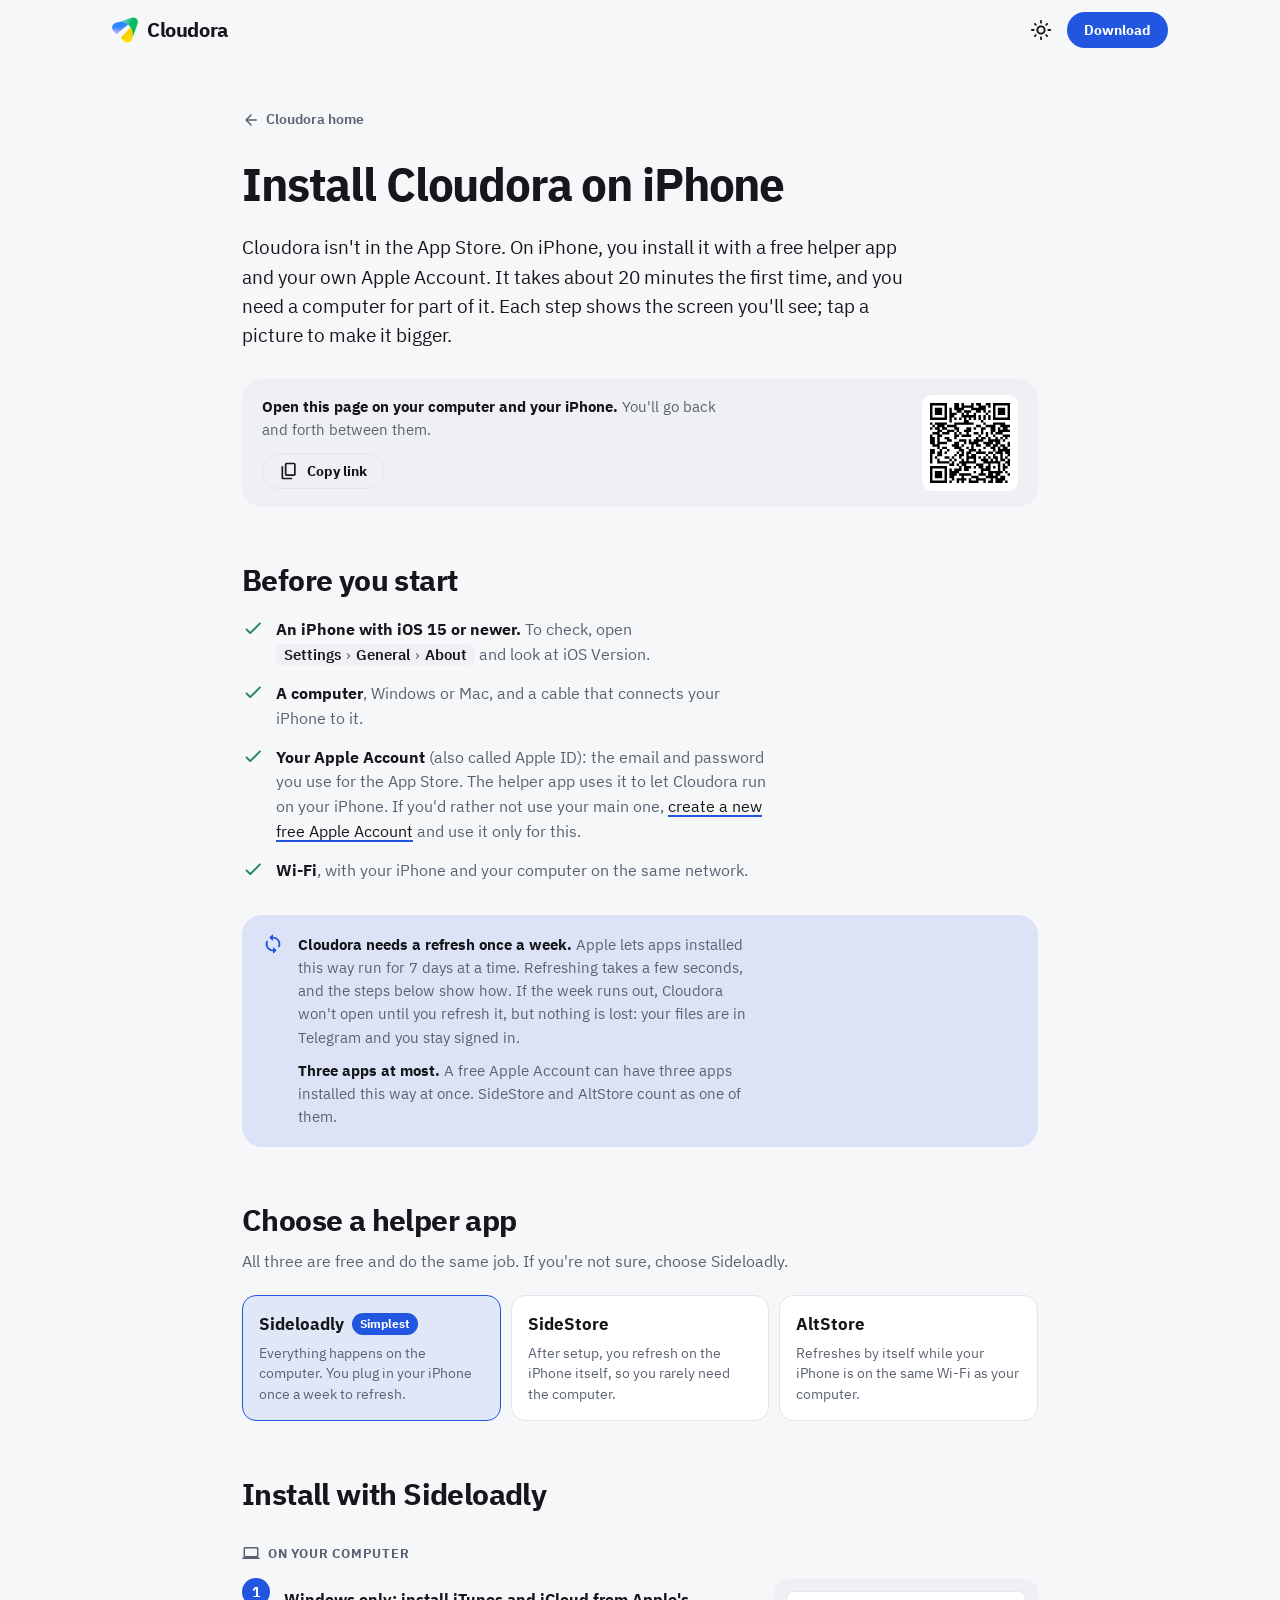
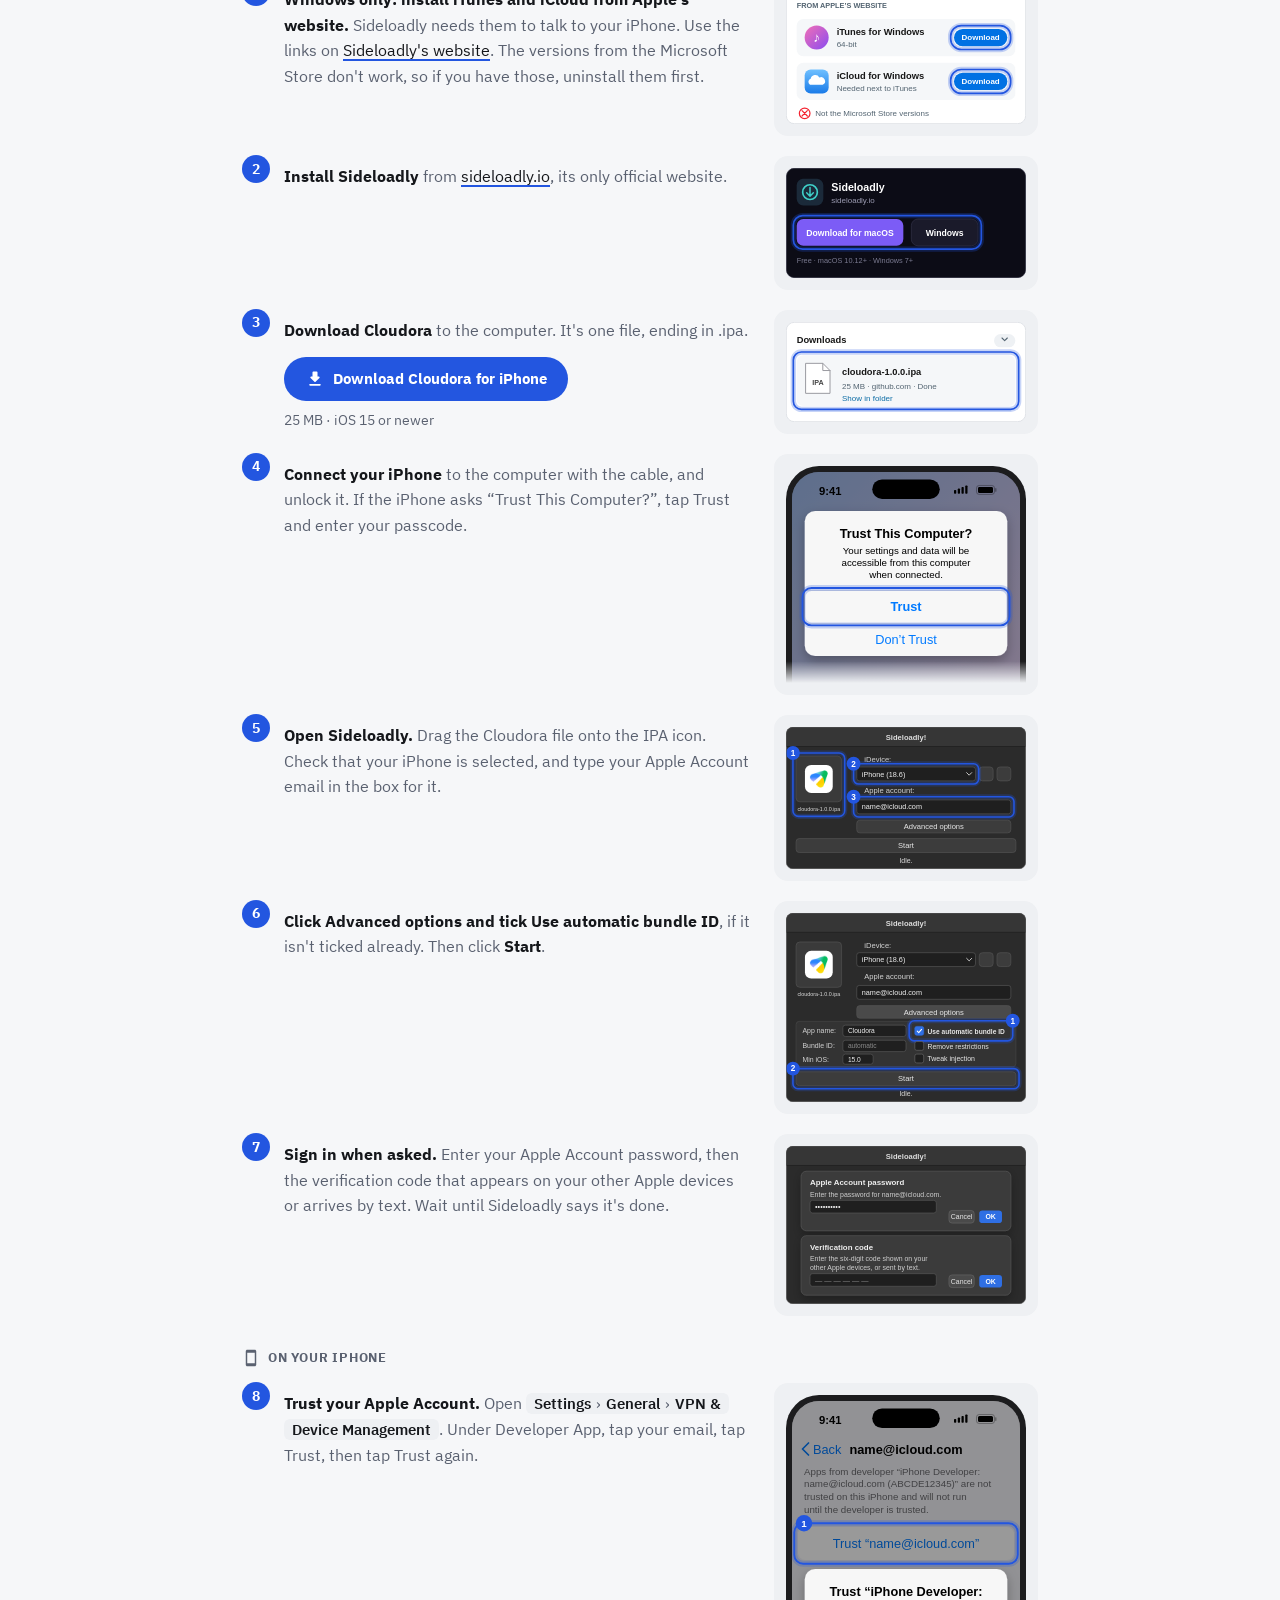
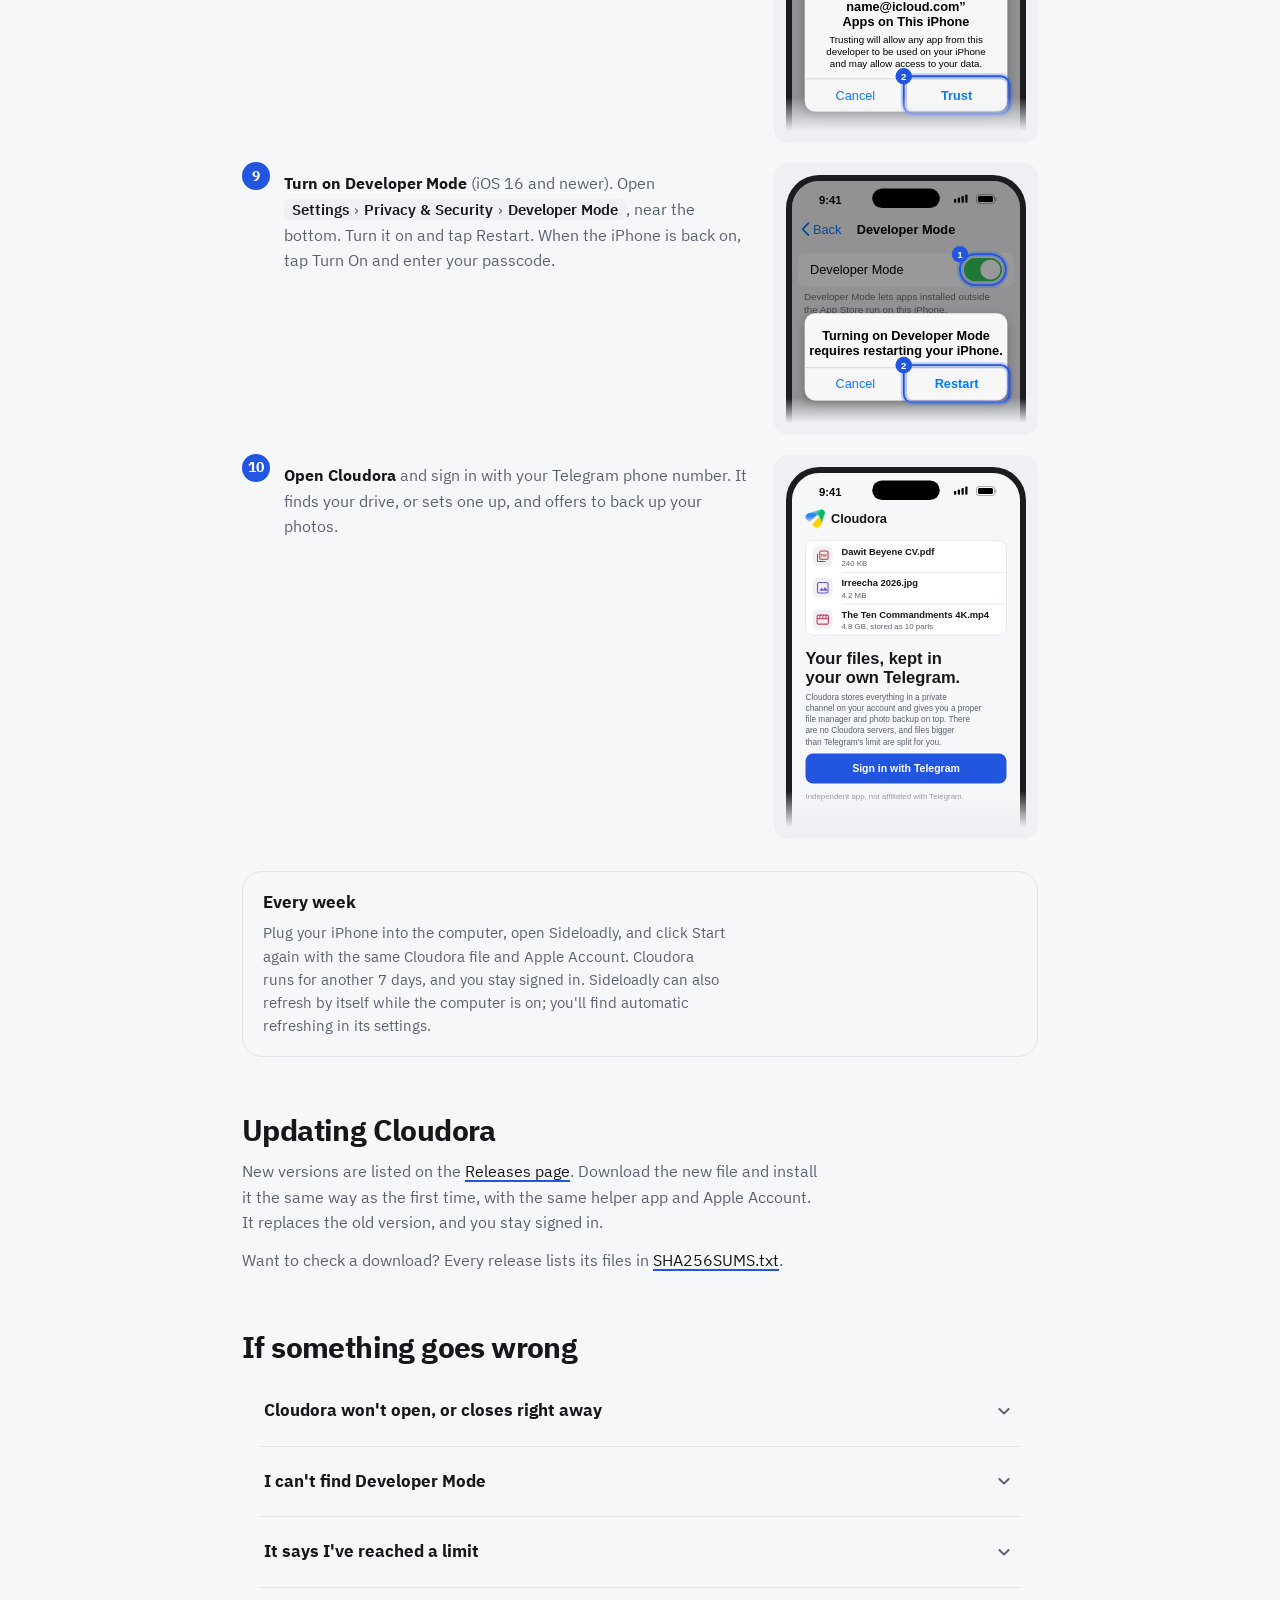
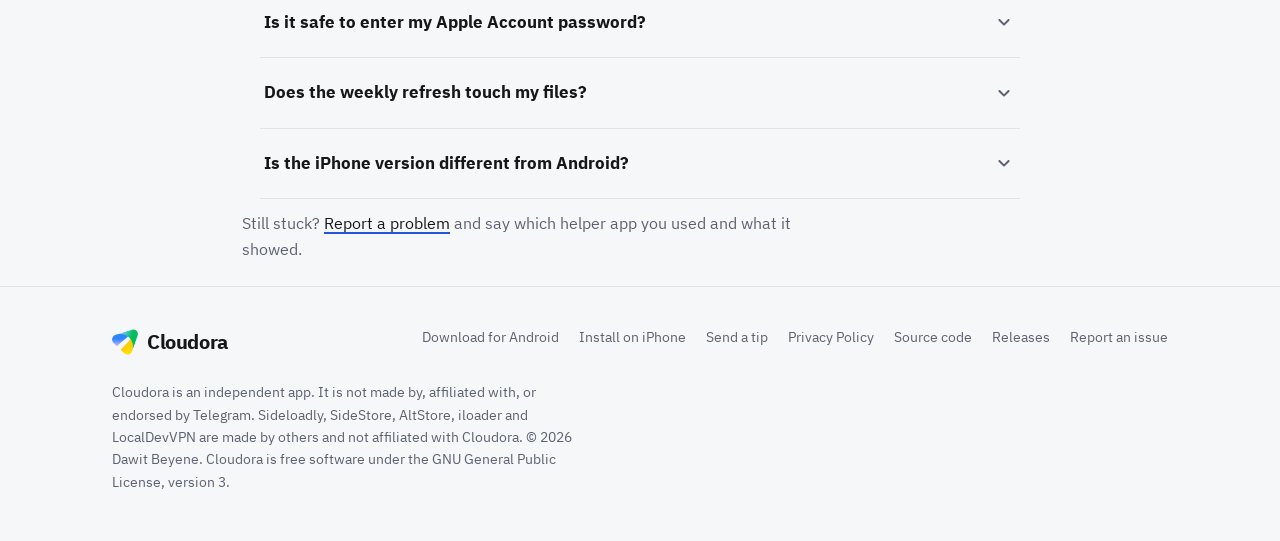
==== docs/iphone.html @ 2698b8e6 "first commit" ====
<!doctype html>
<html lang="en">
<head>
  <meta charset="utf-8">
  <meta name="viewport" content="width=device-width, initial-scale=1, viewport-fit=cover">
  <title>Install Cloudora on iPhone · Cloudora</title>
  <meta name="description" content="Cloudora isn't in the App Store. This guide shows, step by step, how to install it on an iPhone with a free helper app (Sideloadly, SideStore or AltStore) and your own Apple Account.">
  <link rel="canonical" href="https://protechph.github.io/Cloudora/iphone.html">
  <meta property="og:type" content="article">
  <meta property="og:site_name" content="Cloudora">
  <meta property="og:title" content="Install Cloudora on iPhone">
  <meta property="og:description" content="A step-by-step guide to installing Cloudora on an iPhone with a free helper app.">
  <meta property="og:url" content="https://protechph.github.io/Cloudora/iphone.html">
  <meta property="og:image" content="https://protechph.github.io/Cloudora/assets/og.png">
  <link rel="icon" type="image/png" sizes="32x32" href="assets/favicon-32.png">
  <link rel="apple-touch-icon" href="assets/apple-touch-icon.png">
  <link rel="preload" href="assets/fonts/plex-sans-400.woff2" as="font" type="font/woff2" crossorigin>
  <meta name="theme-color" content="#111317">
  <link rel="stylesheet" href="styles.css">
  <script>
    // Theme and platform, set before the first paint.
    (function () {
      var d = document.documentElement, t = null;
      try { t = localStorage.getItem('cloudora-theme'); } catch (e) {}
      if (t !== 'light' && t !== 'dark') {
        t = window.matchMedia && matchMedia('(prefers-color-scheme: light)').matches ? 'light' : 'dark';
      }
      d.setAttribute('data-theme', t);
      var ua = navigator.userAgent;
      var ios = /iPhone|iPad|iPod/i.test(ua) || (navigator.platform === 'MacIntel' && navigator.maxTouchPoints > 1);
      d.setAttribute('data-platform', /Android/i.test(ua) ? 'android' : ios ? 'ios' : 'desktop');
    })();
  </script>
  <script src="site.js" defer></script>
</head>
<body>
  <a class="skip" href="#main">Skip to content</a>

  <header class="nav" data-nav>
    <div class="container nav-inner">
      <a class="brand" href="./" aria-label="Cloudora home">
        <img src="assets/brand/mark-96.png" alt="" width="26" height="26">
        <span>Cloudora</span>
      </a>
      <div class="nav-actions">
        <button class="icon-btn theme-toggle" type="button" data-theme-cycle aria-label="Change theme">
          <svg class="i t-light" aria-hidden="true"><use href="assets/icons.svg#i-sun"/></svg>
          <svg class="i t-dark" aria-hidden="true"><use href="assets/icons.svg#i-moon"/></svg>
        </button>
        <a class="btn btn-primary btn-sm" href="./#install">Download</a>
      </div>
    </div>
  </header>

  <main id="main" class="container guide">
    <a class="back" href="./"><svg class="i" aria-hidden="true"><use href="assets/icons.svg#i-arrow"/></svg>Cloudora home</a>
    <h1>Install Cloudora on iPhone</h1>
    <p class="summary">Cloudora isn't in the App Store. On iPhone, you install it with a free helper app and your own Apple Account. It takes about 20 minutes the first time, and you need a computer for part of it. Each step shows the screen you'll see; tap a picture to make it bigger.</p>

    <div class="open-both">
      <div>
        <p><b>Open this page on your computer and your iPhone.</b> You'll go back and forth between them.</p>
        <button class="btn btn-ghost btn-sm" type="button" data-copy-link><svg class="i" aria-hidden="true"><use href="assets/icons.svg#i-copy"/></svg><span>Copy link</span></button>
      </div>
      <div class="qr" data-qr data-qr-hash="" role="img" aria-label="QR code that opens this page"></div>
    </div>

    <h2>Before you start</h2>
    <ul class="checklist">
      <li><svg class="i" aria-hidden="true"><use href="assets/icons.svg#i-check"/></svg><p><b>An iPhone with iOS 15 or newer.</b> To check, open <span class="path">Settings<i>›</i>General<i>›</i>About</span> and look at iOS Version.</p></li>
      <li><svg class="i" aria-hidden="true"><use href="assets/icons.svg#i-check"/></svg><p><b>A computer</b>, Windows or Mac, and a cable that connects your iPhone to it.</p></li>
      <li><svg class="i" aria-hidden="true"><use href="assets/icons.svg#i-check"/></svg><p><b>Your Apple Account</b> (also called Apple ID): the email and password you use for the App Store. The helper app uses it to let Cloudora run on your iPhone. If you'd rather not use your main one, <a href="https://account.apple.com">create a new free Apple Account</a> and use it only for this.</p></li>
      <li><svg class="i" aria-hidden="true"><use href="assets/icons.svg#i-check"/></svg><p><b>Wi-Fi</b>, with your iPhone and your computer on the same network.</p></li>
    </ul>

    <div class="callout">
      <svg class="i" aria-hidden="true"><use href="assets/icons.svg#i-sync"/></svg>
      <div>
        <p><b>Cloudora needs a refresh once a week.</b> Apple lets apps installed this way run for 7 days at a time. Refreshing takes a few seconds, and the steps below show how. If the week runs out, Cloudora won't open until you refresh it, but nothing is lost: your files are in Telegram and you stay signed in.</p>
        <p><b>Three apps at most.</b> A free Apple Account can have three apps installed this way at once. SideStore and AltStore count as one of them.</p>
      </div>
    </div>

    <h2 id="choose">Choose a helper app</h2>
    <p>All three are free and do the same job. If you're not sure, choose Sideloadly.</p>

    <div class="picker" role="tablist" aria-label="Helper app">
      <a class="pick" role="tab" id="tab-sideloadly" href="#sideloadly" aria-controls="sideloadly" aria-selected="true">
        <b>Sideloadly<em>Simplest</em></b>
        <span>Everything happens on the computer. You plug in your iPhone once a week to refresh.</span>
      </a>
      <a class="pick" role="tab" id="tab-sidestore" href="#sidestore" aria-controls="sidestore" aria-selected="false">
        <b>SideStore</b>
        <span>After setup, you refresh on the iPhone itself, so you rarely need the computer.</span>
      </a>
      <a class="pick" role="tab" id="tab-altstore" href="#altstore" aria-controls="altstore" aria-selected="false">
        <b>AltStore</b>
        <span>Refreshes by itself while your iPhone is on the same Wi-Fi as your computer.</span>
      </a>
    </div>

    <!-- Sideloadly -->
    <section class="howto" id="sideloadly" role="tabpanel" aria-labelledby="tab-sideloadly">
      <h2>Install with Sideloadly</h2>

      <h3 class="where"><svg class="i" aria-hidden="true"><use href="assets/icons.svg#i-laptop"/></svg>On your computer</h3>
      <ol>
        <li>
          <div class="step"><p><b>Windows only: install iTunes and iCloud from Apple's website.</b> Sideloadly needs them to talk to your iPhone. Use the links on <a href="https://sideloadly.io">Sideloadly's website</a>. The versions from the Microsoft Store don't work, so if you have those, uninstall them first.</p></div>
          <figure class="step-shot"><a href="assets/guide/itunes-icloud.svg" data-zoom><img src="assets/guide/itunes-icloud.svg" width="360" height="200" loading="lazy" alt="Download buttons for iTunes and iCloud from Apple’s website, not the Microsoft Store."></a></figure>
        </li>
        <li>
          <div class="step"><p><b>Install Sideloadly</b> from <a href="https://sideloadly.io">sideloadly.io</a>, its only official website.</p></div>
          <figure class="step-shot"><a href="assets/guide/sideloadly-site.svg" data-zoom><img src="assets/guide/sideloadly-site.svg" width="360" height="164" loading="lazy" alt="The download buttons on sideloadly.io."></a></figure>
        </li>
        <li>
          <div class="step">
            <p><b>Download Cloudora</b> to the computer. It's one file, ending in .ipa.</p>
            <a class="btn btn-primary" data-dl="ipa" href="https://github.com/protechph/Cloudora/releases/download/v1.0.0/cloudora-1.0.0.ipa"><svg class="i" aria-hidden="true"><use href="assets/icons.svg#i-download"/></svg>Download Cloudora for iPhone</a>
            <p class="file-meta"><span data-size="ipa">25&nbsp;MB</span> · iOS 15 or newer</p>
          </div>
          <figure class="step-shot"><a href="assets/guide/download-ipa.svg" data-zoom><img src="assets/guide/download-ipa.svg" width="360" height="150" loading="lazy" alt="The browser’s downloads list showing the Cloudora file, finished."></a></figure>
        </li>
        <li>
          <div class="step"><p><b>Connect your iPhone</b> to the computer with the cable, and unlock it. If the iPhone asks <q>Trust This Computer?</q>, tap Trust and enter your passcode.</p></div>
          <figure class="step-shot"><a href="assets/guide/trust-computer.svg" data-zoom><img src="assets/guide/trust-computer.svg" width="320" height="290" loading="lazy" alt="The iPhone asks whether to trust this computer."></a></figure>
        </li>
        <li>
          <div class="step"><p><b>Open Sideloadly.</b> Drag the Cloudora file onto the IPA icon. Check that your iPhone is selected, and type your Apple Account email in the box for it.</p></div>
          <figure class="step-shot"><a href="assets/guide/sideloadly-main.svg" data-zoom><img src="assets/guide/sideloadly-main.svg" width="380" height="224" loading="lazy" alt="Sideloadly with the Cloudora file dropped on the IPA box, your iPhone selected, and your Apple Account typed in."></a></figure>
        </li>
        <li>
          <div class="step"><p><b>Click Advanced options and tick Use automatic bundle ID</b>, if it isn't ticked already. Then click <b>Start</b>.</p></div>
          <figure class="step-shot"><a href="assets/guide/sideloadly-advanced.svg" data-zoom><img src="assets/guide/sideloadly-advanced.svg" width="380" height="300" loading="lazy" alt="Sideloadly’s advanced options, with Use automatic bundle ID ticked, and the Start button."></a></figure>
        </li>
        <li>
          <div class="step"><p><b>Sign in when asked.</b> Enter your Apple Account password, then the verification code that appears on your other Apple devices or arrives by text. Wait until Sideloadly says it's done.</p></div>
          <figure class="step-shot"><a href="assets/guide/sideloadly-signin.svg" data-zoom><img src="assets/guide/sideloadly-signin.svg" width="380" height="250" loading="lazy" alt="Sideloadly asks for your Apple Account password, then for the verification code."></a></figure>
        </li>
      </ol>

      <h3 class="where"><svg class="i" aria-hidden="true"><use href="assets/icons.svg#i-phone"/></svg>On your iPhone</h3>
      <ol>
        <li>
          <div class="step"><p><b>Trust your Apple Account.</b> Open <span class="path">Settings<i>›</i>General<i>›</i>VPN &amp; Device Management</span>. Under Developer App, tap your email, tap Trust, then tap Trust again.</p></div>
          <figure class="step-shot"><a href="assets/guide/trust-developer.svg" data-zoom><img src="assets/guide/trust-developer.svg" width="320" height="448" loading="lazy" alt="Settings: the page for your Apple Account, with its Trust button and the confirmation."></a></figure>
        </li>
        <li>
          <div class="step"><p><b>Turn on Developer Mode</b> (iOS 16 and newer). Open <span class="path">Settings<i>›</i>Privacy &amp; Security<i>›</i>Developer Mode</span>, near the bottom. Turn it on and tap Restart. When the iPhone is back on, tap Turn On and enter your passcode.</p></div>
          <figure class="step-shot"><a href="assets/guide/developer-mode.svg" data-zoom><img src="assets/guide/developer-mode.svg" width="320" height="330" loading="lazy" alt="Settings: Developer Mode switched on, and the prompt to restart."></a></figure>
        </li>
        <li>
          <div class="step"><p><b>Open Cloudora</b> and sign in with your Telegram phone number. It finds your drive, or sets one up, and offers to back up your photos.</p></div>
          <figure class="step-shot"><a href="assets/guide/open-cloudora.svg" data-zoom><img src="assets/guide/open-cloudora.svg" width="320" height="480" loading="lazy" alt="The Cloudora welcome screen: your files, kept in your own Telegram, and the Sign in with Telegram button."></a></figure>
        </li>
      </ol>

      <div class="weekly">
        <h3>Every week</h3>
        <p>Plug your iPhone into the computer, open Sideloadly, and click Start again with the same Cloudora file and Apple Account. Cloudora runs for another 7 days, and you stay signed in. Sideloadly can also refresh by itself while the computer is on; you'll find automatic refreshing in its settings.</p>
      </div>
    </section>

    <!-- SideStore -->
    <section class="howto" id="sidestore" role="tabpanel" aria-labelledby="tab-sidestore">
      <h2>Install with SideStore</h2>

      <h3 class="where"><svg class="i" aria-hidden="true"><use href="assets/icons.svg#i-phone"/></svg>On your iPhone</h3>
      <ol>
        <li>
          <div class="step"><p><b>Get LocalDevVPN from the App Store.</b> Open it, tap Connect, and allow it to add a VPN configuration. SideStore needs it switched on whenever it installs or refreshes an app.</p></div>
          <figure class="step-shot"><a href="assets/guide/localdevvpn.svg" data-zoom><img src="assets/guide/localdevvpn.svg" width="320" height="372" loading="lazy" alt="LocalDevVPN with its Connect button, and the iPhone asking to allow a VPN configuration."></a></figure>
        </li>
      </ol>

      <h3 class="where"><svg class="i" aria-hidden="true"><use href="assets/icons.svg#i-laptop"/></svg>On your computer</h3>
      <ol>
        <li>
          <div class="step"><p><b>Windows only: install iTunes from Apple's website.</b> It lets the computer talk to your iPhone. The version from the Microsoft Store doesn't work.</p></div>
          <figure class="step-shot"><a href="assets/guide/itunes.svg" data-zoom><img src="assets/guide/itunes.svg" width="360" height="134" loading="lazy" alt="The download button for iTunes from Apple’s website, not the Microsoft Store."></a></figure>
        </li>
        <li>
          <div class="step"><p><b>Install iloader</b> from <a href="https://iloader.app">iloader.app</a>. It's the tool that puts SideStore on your iPhone.</p></div>
          <figure class="step-shot"><a href="assets/guide/iloader-site.svg" data-zoom><img src="assets/guide/iloader-site.svg" width="360" height="176" loading="lazy" alt="The download buttons on iloader.app, for Windows and for Mac."></a></figure>
        </li>
        <li>
          <div class="step"><p><b>Connect your iPhone</b> to the computer with the cable, and unlock it. If the iPhone asks <q>Trust This Computer?</q>, tap Trust and enter your passcode.</p></div>
          <figure class="step-shot"><a href="assets/guide/trust-computer.svg" data-zoom><img src="assets/guide/trust-computer.svg" width="320" height="290" loading="lazy" alt="The iPhone asks whether to trust this computer."></a></figure>
        </li>
        <li>
          <div class="step"><p><b>Open iloader and sign in</b> with your Apple Account email and password, then the verification code Apple sends you.</p></div>
          <figure class="step-shot"><a href="assets/guide/iloader-signin.svg" data-zoom><img src="assets/guide/iloader-signin.svg" width="400" height="230" loading="lazy" alt="iloader’s Apple ID panel with the Sign In button, and the verification code prompt."></a></figure>
        </li>
        <li>
          <div class="step"><p><b>Select your iPhone, then click SideStore (Stable).</b> Wait until iloader says <q>SideStore Installed!</q></p></div>
          <figure class="step-shot"><a href="assets/guide/iloader-install.svg" data-zoom><img src="assets/guide/iloader-install.svg" width="400" height="232" loading="lazy" alt="iloader with your iPhone selected, the SideStore (Stable) button, and the message that SideStore was installed."></a></figure>
        </li>
      </ol>

      <h3 class="where"><svg class="i" aria-hidden="true"><use href="assets/icons.svg#i-phone"/></svg>Back on your iPhone</h3>
      <ol>
        <li>
          <div class="step"><p><b>Trust your Apple Account.</b> Open <span class="path">Settings<i>›</i>General<i>›</i>VPN &amp; Device Management</span>. Under Developer App, tap your email, tap Trust, then tap Trust again.</p></div>
          <figure class="step-shot"><a href="assets/guide/trust-developer.svg" data-zoom><img src="assets/guide/trust-developer.svg" width="320" height="448" loading="lazy" alt="Settings: the page for your Apple Account, with its Trust button and the confirmation."></a></figure>
        </li>
        <li>
          <div class="step"><p><b>Turn on Developer Mode</b> (iOS 16 and newer). Open <span class="path">Settings<i>›</i>Privacy &amp; Security<i>›</i>Developer Mode</span>, near the bottom. Turn it on and tap Restart. When the iPhone is back on, tap Turn On and enter your passcode.</p></div>
          <figure class="step-shot"><a href="assets/guide/developer-mode.svg" data-zoom><img src="assets/guide/developer-mode.svg" width="320" height="330" loading="lazy" alt="Settings: Developer Mode switched on, and the prompt to restart."></a></figure>
        </li>
        <li>
          <div class="step"><p><b>Finish setting up SideStore.</b> Open LocalDevVPN and tap Connect. Open SideStore and sign in with the same Apple Account. Go to My Apps and tap the <q>7 DAYS</q> button next to SideStore. If it asks, tap Yes or Refresh Now.</p></div>
          <figure class="step-shot"><a href="assets/guide/sidestore-refresh.svg" data-zoom><img src="assets/guide/sidestore-refresh.svg" width="320" height="340" loading="lazy" alt="SideStore’s My Apps tab, with the 7 DAYS button next to SideStore."></a></figure>
        </li>
        <li>
          <div class="step">
            <p><b>Download Cloudora in Safari.</b> If you opened this page from Telegram or another app, open it in Safari first. When Safari asks, tap Download. The file goes to Downloads in the Files app.</p>
            <a class="btn btn-primary" data-dl="ipa" href="https://github.com/protechph/Cloudora/releases/download/v1.0.0/cloudora-1.0.0.ipa"><svg class="i" aria-hidden="true"><use href="assets/icons.svg#i-download"/></svg>Download Cloudora for iPhone</a>
            <p class="file-meta"><span data-size="ipa">25&nbsp;MB</span> · iOS 15 or newer</p>
          </div>
          <figure class="step-shot"><a href="assets/guide/safari-download.svg" data-zoom><img src="assets/guide/safari-download.svg" width="320" height="300" loading="lazy" alt="Safari asks whether to download the Cloudora file."></a></figure>
        </li>
        <li>
          <div class="step"><p><b>Install Cloudora.</b> With LocalDevVPN connected, open SideStore, go to My Apps, and tap <b>+</b> at the top. Choose the Cloudora file from Downloads and wait for it to install.</p></div>
          <figure class="step-shot"><a href="assets/guide/sidestore-add.svg" data-zoom><img src="assets/guide/sidestore-add.svg" width="320" height="372" loading="lazy" alt="SideStore’s My Apps tab with the plus button at the top, and the Cloudora file chosen from Downloads."></a></figure>
        </li>
        <li>
          <div class="step"><p><b>Open Cloudora</b> and sign in with your Telegram phone number. It finds your drive, or sets one up, and offers to back up your photos.</p></div>
          <figure class="step-shot"><a href="assets/guide/open-cloudora.svg" data-zoom><img src="assets/guide/open-cloudora.svg" width="320" height="480" loading="lazy" alt="The Cloudora welcome screen: your files, kept in your own Telegram, and the Sign in with Telegram button."></a></figure>
        </li>
      </ol>

      <div class="weekly">
        <h3>Every week</h3>
        <p>Open LocalDevVPN and tap Connect. Then open SideStore, go to My Apps and tap Refresh All. That refreshes SideStore and Cloudora together. If SideStore itself runs out, it won't open either: plug into the computer and install it with iloader again, as above.</p>
      </div>
    </section>

    <!-- AltStore -->
    <section class="howto" id="altstore" role="tabpanel" aria-labelledby="tab-altstore">
      <h2>Install with AltStore</h2>

      <h3 class="where"><svg class="i" aria-hidden="true"><use href="assets/icons.svg#i-laptop"/></svg>On your computer</h3>
      <ol>
        <li>
          <div class="step"><p><b>Windows only: install iTunes and iCloud from Apple's website.</b> AltServer needs them to talk to your iPhone. Use the links in <a href="https://faq.altstore.io/altstore-classic/how-to-install-altstore-windows">AltStore's Windows guide</a>. The versions from the Microsoft Store don't work.</p></div>
          <figure class="step-shot"><a href="assets/guide/itunes-icloud.svg" data-zoom><img src="assets/guide/itunes-icloud.svg" width="360" height="200" loading="lazy" alt="Download buttons for iTunes and iCloud from Apple’s website, not the Microsoft Store."></a></figure>
        </li>
        <li>
          <div class="step"><p><b>Install AltServer</b> from <a href="https://altstore.io">altstore.io</a>; you want AltStore Classic. On a Mac, move AltServer to Applications and open it; its icon appears in the menu bar. On Windows, run Setup, then find AltServer in the Start menu, right-click it and choose Run as administrator; its icon appears near the clock.</p></div>
          <figure class="step-shot"><a href="assets/guide/altstore-site.svg" data-zoom><img src="assets/guide/altstore-site.svg" width="360" height="206" loading="lazy" alt="The AltServer download buttons on altstore.io, and where its icon appears once it runs."></a></figure>
        </li>
        <li>
          <div class="step"><p><b>Connect your iPhone</b> to the computer with the cable, and unlock it. If the iPhone asks <q>Trust This Computer?</q>, tap Trust and enter your passcode.</p></div>
          <figure class="step-shot"><a href="assets/guide/trust-computer.svg" data-zoom><img src="assets/guide/trust-computer.svg" width="320" height="290" loading="lazy" alt="The iPhone asks whether to trust this computer."></a></figure>
        </li>
        <li>
          <div class="step"><p><b>Turn on Wi-Fi sync</b>, so AltStore can refresh without the cable later. On a Mac, select your iPhone in Finder and tick <q>Show this iPhone when on Wi-Fi</q>. On Windows, open iTunes, select your iPhone and tick <q>Sync with this iPhone over Wi-Fi</q>. Click Apply.</p></div>
          <figure class="step-shot"><a href="assets/guide/wifi-sync.svg" data-zoom><img src="assets/guide/wifi-sync.svg" width="400" height="244" loading="lazy" alt="The Wi-Fi sync box: Show this iPhone when on Wi-Fi in Finder on a Mac, or Sync with this iPhone over Wi-Fi in iTunes on Windows."></a></figure>
        </li>
        <li>
          <div class="step"><p><b>Click the AltServer icon, choose Install AltStore, then your iPhone.</b> Enter your Apple Account email and password. On a Mac, if it asks you to install the Mail plug-in, follow <a href="https://faq.altstore.io/altstore-classic/how-to-install-altstore-macos/enable-mail-plug-in">AltStore's steps for that</a> and try again. Wait until AltServer says AltStore was installed.</p></div>
          <figure class="step-shot"><a href="assets/guide/altserver-install.svg" data-zoom><img src="assets/guide/altserver-install.svg" width="380" height="262" loading="lazy" alt="The AltServer menu with Install AltStore open and your iPhone listed, and the Apple ID sign-in it shows next."></a></figure>
        </li>
      </ol>

      <h3 class="where"><svg class="i" aria-hidden="true"><use href="assets/icons.svg#i-phone"/></svg>On your iPhone</h3>
      <ol>
        <li>
          <div class="step"><p><b>Trust your Apple Account.</b> Open <span class="path">Settings<i>›</i>General<i>›</i>VPN &amp; Device Management</span>. Under Developer App, tap your email, tap Trust, then tap Trust again.</p></div>
          <figure class="step-shot"><a href="assets/guide/trust-developer.svg" data-zoom><img src="assets/guide/trust-developer.svg" width="320" height="448" loading="lazy" alt="Settings: the page for your Apple Account, with its Trust button and the confirmation."></a></figure>
        </li>
        <li>
          <div class="step"><p><b>Turn on Developer Mode</b> (iOS 16 and newer). Open <span class="path">Settings<i>›</i>Privacy &amp; Security<i>›</i>Developer Mode</span>, near the bottom. Turn it on and tap Restart. When the iPhone is back on, tap Turn On and enter your passcode.</p></div>
          <figure class="step-shot"><a href="assets/guide/developer-mode.svg" data-zoom><img src="assets/guide/developer-mode.svg" width="320" height="330" loading="lazy" alt="Settings: Developer Mode switched on, and the prompt to restart."></a></figure>
        </li>
        <li>
          <div class="step">
            <p><b>Download Cloudora in Safari.</b> If you opened this page from Telegram or another app, open it in Safari first. When Safari asks, tap Download. The file goes to Downloads in the Files app.</p>
            <a class="btn btn-primary" data-dl="ipa" href="https://github.com/protechph/Cloudora/releases/download/v1.0.0/cloudora-1.0.0.ipa"><svg class="i" aria-hidden="true"><use href="assets/icons.svg#i-download"/></svg>Download Cloudora for iPhone</a>
            <p class="file-meta"><span data-size="ipa">25&nbsp;MB</span> · iOS 15 or newer</p>
          </div>
          <figure class="step-shot"><a href="assets/guide/safari-download.svg" data-zoom><img src="assets/guide/safari-download.svg" width="320" height="300" loading="lazy" alt="Safari asks whether to download the Cloudora file."></a></figure>
        </li>
        <li>
          <div class="step"><p><b>Install Cloudora.</b> Make sure AltServer is running on the computer and both are on the same Wi-Fi. Open AltStore, go to My Apps, and tap <b>+</b> at the top. Choose the Cloudora file from Downloads. If AltStore asks you to sign in, use the same Apple Account.</p></div>
          <figure class="step-shot"><a href="assets/guide/altstore-add.svg" data-zoom><img src="assets/guide/altstore-add.svg" width="320" height="372" loading="lazy" alt="AltStore’s My Apps tab with the plus button at the top, and the Cloudora file chosen from Downloads."></a></figure>
        </li>
        <li>
          <div class="step"><p><b>Open Cloudora</b> and sign in with your Telegram phone number. It finds your drive, or sets one up, and offers to back up your photos.</p></div>
          <figure class="step-shot"><a href="assets/guide/open-cloudora.svg" data-zoom><img src="assets/guide/open-cloudora.svg" width="320" height="480" loading="lazy" alt="The Cloudora welcome screen: your files, kept in your own Telegram, and the Sign in with Telegram button."></a></figure>
        </li>
      </ol>

      <div class="weekly">
        <h3>Every week</h3>
        <p>AltStore refreshes Cloudora on its own whenever your iPhone is on the same Wi-Fi as the computer and AltServer is running, so it helps to have AltServer open when the computer starts. To refresh by hand, open AltStore, go to My Apps and tap Refresh All.</p>
      </div>
    </section>

    <h2 id="update">Updating Cloudora</h2>
    <p>New versions are listed on the <a href="https://github.com/protechph/Cloudora/releases">Releases page</a>. Download the new file and install it the same way as the first time, with the same helper app and Apple Account. It replaces the old version, and you stay signed in.</p>
    <p class="sums">Want to check a download? Every release lists its files in <a data-dl="sums" href="https://github.com/protechph/Cloudora/releases/latest">SHA256SUMS.txt</a>.</p>

    <h2 id="help">If something goes wrong</h2>
    <div class="faq">
      <details>
        <summary>Cloudora won't open, or closes right away<svg class="i" aria-hidden="true"><use href="assets/icons.svg#i-expand"/></svg></summary>
        <div class="answer"><p>If it worked before, its 7 days have most likely run out. Refresh it with your helper app, as in the Every week box above. Don't delete Cloudora to fix it: your files are safe in Telegram either way, but you'd have to sign in again.</p><p>If it has never opened, check the two iPhone steps: trusting your Apple Account, and turning on Developer Mode.</p></div>
      </details>
      <details>
        <summary>I can't find Developer Mode<svg class="i" aria-hidden="true"><use href="assets/icons.svg#i-expand"/></svg></summary>
        <div class="answer"><p>It's only on iOS 16 and newer, and it appears once an app has been installed with your Apple Account. Finish the computer steps first, then look again under Settings, Privacy &amp; Security, near the bottom. On iOS 15 there's nothing to turn on, so skip that step.</p></div>
      </details>
      <details>
        <summary>It says I've reached a limit<svg class="i" aria-hidden="true"><use href="assets/icons.svg#i-expand"/></svg></summary>
        <div class="answer"><p>A free Apple Account can have three apps installed this way at once, counting SideStore or AltStore. Remove one you don't need and try again.</p><p>It can also add no more than ten new apps a week. If that's the limit you hit, wait a few days and try again.</p></div>
      </details>
      <details>
        <summary>Is it safe to enter my Apple Account password?<svg class="i" aria-hidden="true"><use href="assets/icons.svg#i-expand"/></svg></summary>
        <div class="answer"><p>The helper app sends it to Apple, to get the 7-day permission that lets Cloudora run on your iPhone. Cloudora itself never sees it.</p><p>If you'd rather keep your main account out of it, create a separate free Apple Account and use it only in the helper app. Your iPhone can stay signed in to your usual one.</p></div>
      </details>
      <details>
        <summary>Does the weekly refresh touch my files?<svg class="i" aria-hidden="true"><use href="assets/icons.svg#i-expand"/></svg></summary>
        <div class="answer"><p>No. It only decides whether the app opens. Your files are in your Telegram channel, and what Cloudora keeps on the iPhone stays through every refresh.</p></div>
      </details>
      <details>
        <summary>Is the iPhone version different from Android?<svg class="i" aria-hidden="true"><use href="assets/icons.svg#i-expand"/></svg></summary>
        <div class="answer"><p>It opens the same drive and does most of the same things. Photo backup runs while Cloudora is open rather than in the background, and the Google Photos import, watched folders, the document scanner and sharing in from other apps aren't on iPhone yet.</p></div>
      </details>
    </div>

    <p class="still">Still stuck? <a href="https://github.com/protechph/Cloudora/issues">Report a problem</a> and say which helper app you used and what it showed.</p>
  </main>

  <footer class="footer">
    <div class="container">
      <div class="footer-top">
        <a class="brand" href="./" aria-label="Cloudora home">
          <img src="assets/brand/mark-96.png" alt="" width="26" height="26">
          <span>Cloudora</span>
        </a>
        <nav class="footer-links" aria-label="Footer">
          <a href="./#install">Download for Android</a>
          <a href="iphone.html">Install on iPhone</a>
          <a href="https://jami.bio/daveragoose">Send a tip</a>
          <a href="privacy.html">Privacy Policy</a>
          <a href="https://github.com/protechph/Cloudora">Source code</a>
          <a href="https://github.com/protechph/Cloudora/releases">Releases</a>
          <a href="https://github.com/protechph/Cloudora/issues">Report an issue</a>
        </nav>
      </div>
      <p class="fine">Cloudora is an independent app. It is not made by, affiliated with, or endorsed by Telegram. Sideloadly, SideStore, AltStore, iloader and LocalDevVPN are made by others and not affiliated with Cloudora. © <span data-year>2026</span> Dawit Beyene. Cloudora is free software under the GNU General Public License, version 3.</p>
    </div>
  </footer>

  <dialog class="lightbox" data-lightbox aria-label="Picture">
    <button class="icon-btn" type="button" data-close aria-label="Close"><svg class="i" aria-hidden="true"><use href="assets/icons.svg#i-close"/></svg></button>
  </dialog>
</body>
</html>
---- docs/styles.css ----
/* Cloudora's website, in the same UI as gramX's site, with Cloudora's own
   colours (DESIGN.md) and type, IBM Plex Sans. */

@font-face {
  font-family: "IBM Plex Sans";
  font-style: normal;
  font-weight: 400;
  font-display: swap;
  src: url("assets/fonts/plex-sans-400.woff2") format("woff2");
}
@font-face {
  font-family: "IBM Plex Sans";
  font-style: normal;
  font-weight: 500;
  font-display: swap;
  src: url("assets/fonts/plex-sans-500.woff2") format("woff2");
}
@font-face {
  font-family: "IBM Plex Sans";
  font-style: normal;
  font-weight: 600;
  font-display: swap;
  src: url("assets/fonts/plex-sans-600.woff2") format("woff2");
}
@font-face {
  font-family: "IBM Plex Sans";
  font-style: normal;
  font-weight: 700 900;
  font-display: swap;
  src: url("assets/fonts/plex-sans-700.woff2") format("woff2");
}

/* ── Themes: Dark (default) and Light, as in the app ───────────────────── */

:root {
  color-scheme: dark;
  --bg: #111317;
  --surface: #181b20;
  --surface-2: #20242a;
  --border: #2b3038;
  --text: #eceef2;
  --muted: #a3aab6;
  --link: #8fa9ff;
  --chrome: rgb(17 19 23 / 0.72);
  --bezel: #1f2125;

  --accent: #8fa9ff;
  --accent-hover: #a9bdff;
  --on-accent: #111317;
  --like: #ff8a80;
  --repost: #5cc48e;

  /* Kind hues colour a file's glyph only, lifted for the dark theme. */
  --k-image: #a48fdc;
  --k-video: #d98597;
  --k-audio: #d1a162;
  --k-doc: #759ae0;
  --k-pdf: #d77c7c;
  --k-app: #75b092;

  --font: "IBM Plex Sans", ui-sans-serif, system-ui, -apple-system, "Segoe UI",
    Roboto, "Helvetica Neue", Arial, sans-serif, "Apple Color Emoji",
    "Segoe UI Emoji", "Noto Color Emoji";
  --pill: 999px;
  --r-lg: 20px;
  --r-md: 14px;
  --gutter: 16px;
  --max: 1120px;
  --ease: cubic-bezier(0.2, 0.8, 0.2, 1);
}

:root[data-theme="light"] {
  color-scheme: light;
  --bg: #f6f7f9;
  --surface: #ffffff;
  --surface-2: #eef0f3;
  --border: #e1e4e9;
  --text: #15171b;
  --muted: #5a6170;
  --link: #2356e0;
  --chrome: rgb(246 247 249 / 0.72);
  --bezel: #16181c;
  --accent: #2356e0;
  --accent-hover: #1d47bd;
  --on-accent: #ffffff;
  --like: #c23636;
  --repost: #1d8551;
  --k-image: #7353c9;
  --k-video: #c4435f;
  --k-audio: #b86e0e;
  --k-doc: #2a63cf;
  --k-pdf: #c23636;
  --k-app: #2b8657;
}

/* Without JavaScript, follow the device. */
@media (prefers-color-scheme: light) {
  :root:not([data-theme]) {
    color-scheme: light;
    --bg: #f6f7f9;
    --surface: #ffffff;
    --surface-2: #eef0f3;
    --border: #e1e4e9;
    --text: #15171b;
    --muted: #5a6170;
    --link: #2356e0;
    --chrome: rgb(246 247 249 / 0.72);
    --bezel: #16181c;
    --accent: #2356e0;
    --accent-hover: #1d47bd;
    --on-accent: #ffffff;
    --like: #c23636;
    --repost: #1d8551;
    --k-image: #7353c9;
    --k-video: #c4435f;
    --k-audio: #b86e0e;
    --k-doc: #2a63cf;
    --k-pdf: #c23636;
    --k-app: #2b8657;
  }
}

/* The brand images come in a version for each surface. */
.on-light { display: none; }
:root[data-theme="light"] .on-dark { display: none; }
:root[data-theme="light"] .on-light { display: inline-block; }

/* ── Base ─────────────────────────────────────────────────────────────── */

*, *::before, *::after { box-sizing: border-box; }

html {
  -webkit-text-size-adjust: 100%;
  text-size-adjust: 100%;
  scroll-behavior: smooth;
  scroll-padding-top: 72px;
}

body {
  margin: 0;
  background: var(--bg);
  color: var(--text);
  font-family: var(--font);
  font-size: 16px;
  line-height: 1.5;
  -webkit-font-smoothing: antialiased;
  -moz-osx-font-smoothing: grayscale;
  transition: background-color 0.3s ease, color 0.3s ease;
}

img, svg { display: block; max-width: 100%; }
a { color: var(--link); text-decoration: none; }
a:hover { text-decoration: underline; text-underline-offset: 3px; }

/* Links in running text: the text colour with a brand-blue underline, so the
   blue stays for actions instead of covering the page. */
p a, li a, .variants summary {
  color: var(--text);
  text-decoration: underline;
  text-decoration-color: var(--accent);
  text-decoration-thickness: 1.5px;
  text-underline-offset: 3px;
}
p a:hover, li a:hover { text-decoration-thickness: 2.5px; }
button { font: inherit; color: inherit; }
p { margin: 0; }
h1, h2, h3 { margin: 0; }

:focus-visible {
  outline: 2px solid var(--accent);
  outline-offset: 3px;
  border-radius: 6px;
}

.i {
  width: 24px;
  height: 24px;
  fill: currentColor;
  flex: none;
}

.container {
  width: 100%;
  max-width: var(--max);
  margin-inline: auto;
  padding-inline: var(--gutter);
}

@media (min-width: 720px) {
  :root { --gutter: 32px; }
}

.skip {
  position: absolute;
  left: 12px;
  top: -60px;
  z-index: 100;
  padding: 10px 16px;
  border-radius: var(--pill);
  background: var(--accent);
  color: var(--on-accent);
  font-weight: 700;
}
.skip:focus { top: 12px; }

/* ── Buttons ──────────────────────────────────────────────────────────── */

.btn {
  display: inline-flex;
  align-items: center;
  justify-content: center;
  gap: 8px;
  min-height: 44px;
  padding: 0 20px;
  border: 1px solid transparent;
  border-radius: var(--pill);
  font-size: 15px;
  font-weight: 700;
  line-height: 1.2;
  white-space: nowrap;
  cursor: pointer;
  text-decoration: none !important;
  transition: transform 0.15s ease, background-color 0.2s ease, border-color 0.2s ease;
}
.btn:active { transform: scale(0.98); }
.btn .i { width: 20px; height: 20px; }

.btn-primary { background: var(--accent); color: var(--on-accent); }
.btn-primary:hover { background: var(--accent-hover); }

.btn-ghost { border-color: var(--border); color: var(--text); background: transparent; }
.btn-ghost:hover { background: var(--surface); }

.btn-lg { min-height: 52px; padding: 0 26px; font-size: 16px; }
.btn-sm { min-height: 36px; padding: 0 16px; font-size: 14px; }

.icon-btn {
  display: inline-grid;
  place-items: center;
  width: 40px;
  height: 40px;
  border: 0;
  border-radius: 50%;
  background: transparent;
  color: var(--text);
  cursor: pointer;
}
.icon-btn:hover { background: var(--surface); }
.icon-btn .i { width: 22px; height: 22px; }

/* ── Header ───────────────────────────────────────────────────────────── */

.nav {
  position: sticky;
  top: 0;
  z-index: 50;
  background: var(--chrome);
  -webkit-backdrop-filter: saturate(160%) blur(18px);
  backdrop-filter: saturate(160%) blur(18px);
  border-bottom: 0.5px solid transparent;
  transition: border-color 0.2s ease, background-color 0.3s ease;
}
.nav.scrolled { border-bottom-color: var(--border); }

.nav-inner { display: flex; align-items: center; gap: 16px; height: 60px; }

.brand {
  display: inline-flex;
  align-items: center;
  gap: 9px;
  color: var(--text);
  font-size: 20px;
  font-weight: 800;
  letter-spacing: -0.02em;
}
.brand:hover { text-decoration: none; }
.brand img { width: 26px; height: 26px; }

.nav-links { display: none; gap: 4px; margin-left: 12px; }
.nav-links a {
  padding: 8px 12px;
  border-radius: var(--pill);
  color: var(--muted);
  font-size: 15px;
  font-weight: 500;
}
.nav-links a:hover { color: var(--text); background: var(--surface); text-decoration: none; }

.nav-actions { display: flex; align-items: center; gap: 6px; margin-left: auto; }

@media (min-width: 860px) { .nav-links { display: flex; } }

.theme-toggle .i { display: none; }
:root[data-theme="light"] .theme-toggle .t-light,
:root[data-theme="dark"] .theme-toggle .t-dark,
:root:not([data-theme]) .theme-toggle .t-dark { display: block; }

/* ── Hero ─────────────────────────────────────────────────────────────── */

.hero { padding: 40px 0 64px; }

.hero-grid { display: grid; grid-template-columns: minmax(0, 1fr); gap: 48px; align-items: center; }

.hero h1 {
  max-width: 13em;
  font-size: clamp(38px, 6vw, 62px);
  font-weight: 800;
  line-height: 1.06;
  letter-spacing: -0.025em;
  text-wrap: balance;
}

.lead {
  margin-top: 20px;
  max-width: 34em;
  color: var(--muted);
  font-size: clamp(17px, 2vw, 19px);
  line-height: 1.55;
  text-wrap: pretty;
}

.cta-row { display: flex; flex-wrap: wrap; gap: 12px; margin-top: 32px; }

@media (max-width: 520px) {
  .hero .cta-row .btn { flex: 1 1 100%; }
}

.cta-meta { margin-top: 16px; color: var(--muted); font-size: 14px; line-height: 1.6; }
.cta-meta a { white-space: nowrap; }

.platform-note {
  display: none;
  align-items: flex-start;
  gap: 10px;
  margin-top: 20px;
  max-width: 30em;
  color: var(--muted);
  font-size: 15px;
}
.platform-note .i { width: 20px; height: 20px; color: var(--accent); }
:root[data-platform="ios"] .platform-note { display: flex; }

/* On an iPhone the iPhone guide leads, and the APK steps back. */
:root[data-platform="ios"] .hero .cta-iphone { order: -1; border-color: transparent; background: var(--accent); color: var(--on-accent); }
:root[data-platform="ios"] .hero .cta-iphone:hover { background: var(--accent-hover); }
:root[data-platform="ios"] .hero .cta-android { border-color: var(--border); background: transparent; color: var(--text); }
:root[data-platform="ios"] .hero .cta-android:hover { background: var(--surface); }

.qr-card {
  display: none;
  align-items: center;
  gap: 16px;
  margin-top: 32px;
  padding-top: 24px;
  border-top: 0.5px solid var(--border);
  max-width: 26em;
}
.qr-card p { color: var(--muted); font-size: 14px; line-height: 1.45; }
.qr-card strong { color: var(--text); font-weight: 700; }
:root[data-platform="desktop"] .qr-card { display: flex; }

.qr {
  flex: none;
  width: 96px;
  height: 96px;
  padding: 8px;
  border-radius: 10px;
  background: #fff;
}
.qr svg { width: 100%; height: 100%; }

.hero-visual { margin: 0; display: grid; place-items: center; }

@media (min-width: 980px) {
  .hero { padding: 56px 0 88px; }
  .hero-grid { grid-template-columns: minmax(0, 1.1fr) minmax(0, 0.9fr); gap: 32px; }
}

/* A phone holding a real screenshot. The status bar is drawn here so the
   screenshot carries none of the phone's own notifications. */
.phone {
  width: min(300px, 82vw);
  padding: 9px;
  border-radius: 46px;
  background: var(--bezel);
}
.screen {
  overflow: hidden;
  border-radius: 37px;
  background: #000;
}
.shot-status {
  position: relative;
  display: flex;
  align-items: center;
  justify-content: space-between;
  height: 30px;
  padding: 2px 22px 0;
  color: #e7e9ea;
  font-size: 12px;
  font-weight: 600;
}
.shot-status .camera {
  position: absolute;
  top: 9px;
  left: 50%;
  width: 11px;
  height: 11px;
  margin-left: -5.5px;
  border-radius: 50%;
  background: #111316;
}
.sb-icons { display: flex; align-items: center; gap: 5px; }
.sb-icons svg { width: auto; height: 10px; fill: currentColor; }
.shot { width: 100%; height: auto; }
@media (min-width: 1200px) { .phone { width: 340px; } }

/* Trust strip */
.trust { border-block: 0.5px solid var(--border); }
.trust ul {
  display: grid;
  grid-template-columns: repeat(2, minmax(0, 1fr));
  margin-block: 0;
  padding-block: 0;
  list-style: none;
}
.trust li {
  display: flex;
  align-items: center;
  gap: 10px;
  padding: 18px 4px;
  color: var(--muted);
  font-size: 14px;
  font-weight: 500;
}
.trust li strong { color: var(--text); font-weight: 700; }
.trust .i { width: 22px; height: 22px; color: var(--accent); }
@media (min-width: 860px) {
  .trust ul { grid-template-columns: repeat(4, minmax(0, 1fr)); }
  .trust li { justify-content: center; padding: 22px 8px; font-size: 15px; }
}

/* ── Sections ─────────────────────────────────────────────────────────── */

/* Single-column grids are pinned to the screen, so a row of unwrapped text
   (a chat preview, a post header) can't widen the page on a phone. */
.compare, .bento, .points, .guest, .steps { grid-template-columns: minmax(0, 1fr); }

.section { padding: clamp(72px, 10vw, 120px) 0; }
.section + .section { padding-top: 0; }

.section-head { max-width: 720px; }
.section-head.center { margin-inline: auto; text-align: center; }
.section-head.center .lead { margin-inline: auto; }

.h2 {
  font-size: clamp(30px, 4.4vw, 46px);
  font-weight: 800;
  line-height: 1.1;
  letter-spacing: -0.022em;
  text-wrap: balance;
}

.card {
  border: 1px solid var(--border);
  border-radius: var(--r-lg);
  background: var(--surface);
  transition: background-color 0.3s ease, border-color 0.3s ease;
}

/* Post rows, as post_card.dart lays them out */
.post {
  display: flex;
  gap: 12px;
  padding: 12px 0;
  border-bottom: 0.5px solid var(--border);
}
.post:last-child { border-bottom: 0; }
.av {
  display: grid;
  place-items: center;
  flex: none;
  width: 40px;
  height: 40px;
  border-radius: 50%;
  background: var(--c);
  color: #fff;
  font-size: 17px;
  font-weight: 700;
  font-style: normal;
}
.post-main { flex: 1; min-width: 0; }
.post-head {
  display: flex;
  align-items: center;
  gap: 4px;
  font-size: 15px;
  line-height: 1.2;
  white-space: nowrap;
}
.post-head b { font-weight: 700; overflow: hidden; text-overflow: ellipsis; }
.post-head .vb { width: 16px; height: 16px; color: var(--accent); }
.post-head .h { min-width: 0; overflow: hidden; color: var(--muted); text-overflow: ellipsis; }
.post-head .t { flex: none; color: var(--muted); }
.post-head .unread { flex: none; width: 7px; height: 7px; margin-left: 2px; border-radius: 50%; background: var(--accent); }
.ptext { margin-top: 4px; font-size: 15px; line-height: 1.4; overflow-wrap: anywhere; }
.ptext .tag { color: var(--link); }

/* Before / after */
.compare { display: grid; gap: 16px; margin-top: 48px; align-items: stretch; }
@media (min-width: 860px) {
  .compare { grid-template-columns: minmax(0, 1fr) auto minmax(0, 1fr); gap: 24px; align-items: center; }
}
.compare .card { padding: 20px 24px; }
.compare-arrow {
  display: grid;
  place-items: center;
  width: 44px;
  height: 44px;
  margin: 0 auto;
  border-radius: 50%;
  background: var(--surface-2);
  color: var(--text);
}
.compare-arrow .i { transform: rotate(90deg); }
@media (min-width: 860px) { .compare-arrow .i { transform: none; } }

.compare-label {
  display: flex;
  justify-content: space-between;
  align-items: baseline;
  gap: 12px;
  margin-bottom: 8px;
}
.compare-label b { font-size: 17px; font-weight: 800; }
.compare-label span { color: var(--muted); font-size: 14px; }

.chatrow {
  display: flex;
  align-items: center;
  gap: 12px;
  padding: 10px 0;
  border-bottom: 0.5px solid var(--border);
}
.chatrow:last-child { border-bottom: 0; }
.chatrow .av { width: 44px; height: 44px; }
.chatrow-main { flex: 1; min-width: 0; }
.chatrow-main b { display: block; font-size: 15px; font-weight: 700; }
.chatrow-main span {
  display: block;
  overflow: hidden;
  color: var(--muted);
  font-size: 14px;
  text-overflow: ellipsis;
  white-space: nowrap;
}
.badge {
  flex: none;
  min-width: 24px;
  padding: 2px 8px;
  border-radius: 12px;
  background: var(--surface-2);
  color: var(--text);
  font-size: 12px;
  font-weight: 700;
  text-align: center;
}

/* Features */
.bento { display: grid; gap: 16px; margin-top: 48px; }
@media (min-width: 720px) {
  .bento { grid-template-columns: repeat(2, minmax(0, 1fr)); }
  .bento > .b-wide, .bento > .b-shot { grid-column: span 2; }
}
@media (min-width: 1024px) {
  .bento { grid-template-columns: repeat(6, minmax(0, 1fr)); grid-auto-flow: dense; }
  .bento > .b-wide { grid-column: span 4; }
  .bento > .b-third { grid-column: span 2; }
  .bento > .b-half { grid-column: span 3; }
  .bento > .b-shot { grid-column: span 3; grid-row: span 2; }
}

.feature { display: flex; flex-direction: column; padding: 24px; overflow: hidden; }
.feature h3 { font-size: 20px; font-weight: 800; letter-spacing: -0.015em; line-height: 1.25; }
.feature p { margin-top: 8px; max-width: 36em; color: var(--muted); font-size: 15px; line-height: 1.55; }
.feature-visual { margin-top: auto; padding-top: 24px; }

.feature-shot {
  width: calc(100% + 48px);
  max-width: none;
  height: auto;
  max-height: 440px;
  margin: 24px -24px -24px;
  border-top: 1px solid var(--border);
  object-fit: cover;
  object-position: top;
  /* The crop ends mid-page, so let it fade rather than cut. */
  -webkit-mask-image: linear-gradient(to bottom, #000 72%, transparent);
  mask-image: linear-gradient(to bottom, #000 72%, transparent);
}
@media (min-width: 1024px) {
  .b-shot .feature-shot { margin-top: auto; }
  .b-shot p { margin-bottom: 24px; }
}

.folder-tabs {
  display: flex;
  gap: 4px;
  overflow: hidden;
  border-bottom: 0.5px solid var(--border);
  font-size: 15px;
}
.folder-tabs span { position: relative; padding: 12px 12px 14px; color: var(--muted); white-space: nowrap; }
.folder-tabs span.on { color: var(--text); font-weight: 700; }
.folder-tabs span.on::after {
  content: "";
  position: absolute;
  left: 12px;
  right: 12px;
  bottom: 0;
  height: 3px;
  border-radius: 3px;
  background: var(--accent);
}

.feature .caught { display: flex; align-items: center; gap: 12px; color: var(--muted); font-size: 14px; }
.feature .caught .i { width: 28px; height: 28px; color: var(--accent); }
.feature .caught b { display: block; color: var(--text); font-size: 16px; font-weight: 800; }

.mini-list { display: grid; }
.mini-row {
  display: flex;
  align-items: center;
  gap: 12px;
  padding: 10px 0;
  border-bottom: 0.5px solid var(--border);
  font-size: 14px;
}
.mini-row:last-child { border-bottom: 0; }
.mini-row .av { width: 36px; height: 36px; font-size: 15px; }
.mini-row .grow { flex: 1; min-width: 0; }
.mini-row .grow b { font-weight: 700; }
.mini-row .grow span {
  display: block;
  overflow: hidden;
  color: var(--muted);
  text-overflow: ellipsis;
  white-space: nowrap;
}
.mini-row .unread-badge {
  min-width: 22px;
  padding: 0 7px;
  border-radius: 10px;
  background: var(--accent);
  color: var(--on-accent);
  font-size: 12px;
  font-weight: 700;
  line-height: 20px;
  text-align: center;
}
.kind { position: relative; }
.kind .i {
  position: absolute;
  right: -4px;
  bottom: -4px;
  width: 18px;
  height: 18px;
  padding: 2px;
  border-radius: 50%;
  background: var(--surface);
}

.compose-tools { display: flex; flex-wrap: wrap; gap: 8px; }
.compose-tools span {
  padding: 6px 12px;
  border: 1px solid var(--border);
  border-radius: var(--pill);
  color: var(--text);
  font-size: 14px;
  font-weight: 600;
}

/* Themes: the tiles in the app's settings */
.themes {
  display: grid;
  grid-template-columns: repeat(2, minmax(0, 1fr));
  gap: 12px;
  max-width: 380px;
  margin: 40px auto 0;
}
.theme-tile {
  display: flex;
  flex-direction: column;
  align-items: center;
  gap: 10px;
  padding: 22px 8px;
  border: 1px solid var(--tile-line);
  border-radius: var(--r-md);
  background: var(--tile);
  color: var(--tile-text);
  font-size: 15px;
  font-weight: 600;
  cursor: pointer;
}
.theme-tile[data-theme-pick="light"] { --tile: #f6f7f9; --tile-text: #15171b; --tile-line: #e1e4e9; }
.theme-tile[data-theme-pick="dark"] { --tile: #111317; --tile-text: #eceef2; --tile-line: #2b3038; }
.radio { width: 20px; height: 20px; border: 2px solid var(--tile-line); border-radius: 50%; }
.theme-tile[aria-checked="true"] { outline: 2px solid var(--accent); outline-offset: -2px; }
.theme-tile[aria-checked="true"] .radio { border: 6px solid var(--accent); }

/* Points: privacy and support, as columns rather than cards */
.points { display: grid; gap: 32px; margin-top: 48px; }
@media (min-width: 860px) {
  .points { grid-template-columns: repeat(3, minmax(0, 1fr)); gap: 40px; }
}
.point { padding-top: 20px; border-top: 1px solid var(--border); }
.point h3 {
  display: flex;
  align-items: center;
  gap: 10px;
  font-size: 19px;
  font-weight: 800;
  letter-spacing: -0.015em;
}
.point h3 .i { width: 22px; height: 22px; color: var(--accent); }
.point p { margin-top: 10px; color: var(--muted); font-size: 15px; line-height: 1.55; }
.point .btn { margin-top: 20px; }
.share-row { display: flex; flex-wrap: wrap; gap: 8px; margin-top: 20px; }
.share-row .btn { margin-top: 0; }
.share-row .i-x { width: 16px; height: 16px; }

.guest {
  display: grid;
  gap: 32px;
  margin-top: 64px;
  padding-top: 40px;
  border-top: 1px solid var(--border);
  align-items: center;
}
@media (min-width: 860px) {
  .guest { grid-template-columns: minmax(0, 1fr) minmax(0, 1fr); gap: 56px; }
}
.guest h3 { font-size: clamp(24px, 3vw, 30px); font-weight: 800; letter-spacing: -0.02em; line-height: 1.15; }
.guest p { margin-top: 12px; max-width: 34em; color: var(--muted); font-size: 16px; line-height: 1.55; }
.guest-banner {
  display: flex;
  align-items: center;
  gap: 12px;
  padding: 14px 16px;
  border-radius: var(--r-md);
  background: color-mix(in srgb, var(--accent) 12%, transparent);
}
.guest-banner .i { width: 22px; height: 22px; color: var(--accent); }
.guest-banner div { flex: 1; min-width: 0; font-size: 14px; line-height: 1.35; }
.guest-banner b { display: block; font-size: 15px; }
.guest-banner span { color: var(--muted); }
.guest-banner em { color: var(--link); font-style: normal; font-weight: 700; font-size: 14px; }
.guest .post { padding-inline: 4px; }

/* Install */
.steps {
  display: grid;
  gap: 40px;
  margin: 48px 0 0;
  padding: 0;
  list-style: none;
}
@media (min-width: 960px) {
  .steps { grid-template-columns: repeat(3, minmax(0, 1fr)); gap: 32px; }
}
.step { display: flex; flex-direction: column; }
.step-visual {
  display: grid;
  place-items: center;
  min-height: 284px;
  margin-bottom: 24px;
  padding: 20px;
  border-radius: var(--r-lg);
  background: var(--surface-2);
}
.step h3 { display: flex; align-items: center; gap: 10px; font-size: 20px; font-weight: 800; }
.step-num {
  display: inline-grid;
  place-items: center;
  flex: none;
  width: 28px;
  height: 28px;
  border-radius: 50%;
  background: var(--accent);
  color: var(--on-accent);
  font-size: 14px;
  font-weight: 800;
}
.step p { margin-top: 8px; color: var(--muted); font-size: 15px; line-height: 1.55; }
.step .btn { margin-top: 20px; align-self: flex-start; }

/* Inside a step: drawn by background alone, no border or shadow. */
.file-chip {
  display: flex;
  align-items: center;
  gap: 12px;
  width: 100%;
  max-width: 300px;
  padding: 12px 14px;
  border-radius: var(--r-md);
  background: var(--surface);
}
.file-chip img { width: 40px; height: 40px; border-radius: 10px; }
.file-chip div { flex: 1; min-width: 0; font-size: 13px; }
.file-chip b { display: block; overflow: hidden; font-size: 13px; font-weight: 700; text-overflow: ellipsis; white-space: nowrap; }
.file-chip span { color: var(--muted); }
.file-chip .done { width: 22px; height: 22px; color: var(--repost); }
.progress { height: 4px; margin-top: 6px; border-radius: 2px; background: var(--border); overflow: hidden; }
.progress i { display: block; width: 100%; height: 100%; background: var(--accent); }

.sys-dialog {
  width: 100%;
  max-width: 280px;
  padding: 22px 20px 14px;
  border-radius: 26px;
  background: var(--surface);
  text-align: center;
}
.sys-dialog img { width: 40px; height: 40px; margin: 0 auto 10px; border-radius: 10px; }
.sys-dialog b { display: block; font-size: 17px; font-weight: 700; }
.sys-dialog p { margin-top: 6px; color: var(--muted); font-size: 14px; line-height: 1.4; }
.sys-dialog .row { display: flex; justify-content: flex-end; gap: 4px; margin-top: 16px; }
.sys-dialog .row span { padding: 8px 12px; border-radius: var(--pill); color: var(--link); font-size: 14px; font-weight: 700; }

/* Sign-in screen: auth_selection_page.dart */
.auth-mini { width: 100%; max-width: 280px; text-align: center; }
.auth-mini img { width: 56px; height: 56px; margin: 0 auto 10px; }
.auth-mini b { display: block; font-size: 19px; font-weight: 800; letter-spacing: -0.01em; }
.auth-mini small { display: block; margin-top: 2px; color: var(--muted); font-size: 13px; }
.auth-mini .a-btn {
  display: flex;
  align-items: center;
  justify-content: center;
  gap: 8px;
  min-height: 38px;
  padding: 8px 12px;
  margin-top: 8px;
  border-radius: 19px;
  font-size: 13px;
  font-weight: 700;
}
.auth-mini .a-btn .i { width: 18px; height: 18px; }
.auth-mini .a-fill { margin-top: 14px; background: var(--accent); color: var(--on-accent); }
.auth-mini .a-line { border: 1.2px solid var(--border); }
.auth-mini .a-text { min-height: 0; margin-top: 4px; color: var(--link); }

.variants { margin-top: 16px; font-size: 15px; }
.variants summary {
  display: inline-flex;
  align-items: center;
  gap: 4px;
  color: var(--link);
  font-weight: 600;
  cursor: pointer;
  list-style: none;
}
.variants summary::-webkit-details-marker { display: none; }
.variants summary .i { width: 18px; height: 18px; transition: transform 0.2s ease; }
.variants[open] summary .i { transform: rotate(180deg); }
.variants ul { display: grid; gap: 10px; margin: 12px 0 0; padding: 0; list-style: none; }
.variants li { color: var(--muted); line-height: 1.45; }
.variants li a { font-weight: 600; }

.update-note {
  display: flex;
  align-items: flex-start;
  gap: 12px;
  max-width: 40em;
  margin-top: 48px;
  color: var(--muted);
  font-size: 15px;
  line-height: 1.55;
}
.update-note .i { width: 22px; height: 22px; color: var(--accent); }
.update-note b { color: var(--text); }

/* FAQ */
.faq { max-width: 760px; margin: 32px auto 0; }
.faq details { border-bottom: 0.5px solid var(--border); }
.faq summary {
  display: flex;
  align-items: center;
  justify-content: space-between;
  gap: 16px;
  padding: 22px 4px;
  font-size: 17px;
  font-weight: 700;
  cursor: pointer;
  list-style: none;
}
.faq summary::-webkit-details-marker { display: none; }
.faq summary .i { width: 24px; height: 24px; color: var(--muted); transition: transform 0.2s ease; }
.faq details[open] summary .i { transform: rotate(180deg); }
.faq .answer { max-width: 36em; padding: 0 4px 24px; color: var(--muted); font-size: 16px; line-height: 1.6; }
.faq .answer p + p { margin-top: 10px; }

/* Final call */
.final { text-align: center; }
.final .mark { width: 92px; height: auto; margin: 0 auto 16px; }
.final .lead { margin-inline: auto; }
.final .cta-row { justify-content: center; }

/* Footer */
.footer {
  padding: 40px 0 48px;
  border-top: 0.5px solid var(--border);
  color: var(--muted);
  font-size: 14px;
}
.footer-top { display: flex; flex-wrap: wrap; justify-content: space-between; gap: 24px; }
.footer-links { display: flex; flex-wrap: wrap; gap: 8px 20px; }
.footer-links a { color: var(--muted); }
.footer-links a:hover { color: var(--text); }
.footer .fine { margin-top: 24px; max-width: 34em; line-height: 1.6; }

/* ── Download sheet (app_sheet.dart) ──────────────────────────────────── */

.sheet {
  width: 100%;
  max-width: 480px;
  max-height: calc(100dvh - 32px);
  margin: auto auto 0;
  padding: 8px 20px calc(24px + env(safe-area-inset-bottom));
  border: 0;
  border-radius: 24px 24px 0 0;
  background: var(--bg);
  color: var(--text);
  overflow: auto;
}
.sheet::backdrop { background: rgb(0 0 0 / 0.6); }
:root[data-theme="dark"] .sheet { background: var(--surface); }
.sheet[open] { animation: sheet-up 0.28s var(--ease); }
@keyframes sheet-up {
  from { transform: translateY(32px); opacity: 0; }
  to { transform: none; opacity: 1; }
}
@media (min-width: 640px) {
  .sheet { margin: auto; border-radius: 24px; padding-bottom: 24px; }
}
.sheet-handle { width: 36px; height: 4px; margin: 4px auto 12px; border-radius: 2px; background: var(--border); }
.sheet-head { display: flex; align-items: flex-start; gap: 12px; }
.sheet-head h2 { flex: 1; font-size: 22px; font-weight: 800; letter-spacing: -0.015em; }
.sheet-head p { margin-top: 4px; color: var(--muted); font-size: 14px; }
.sheet-head .icon-btn { margin: -6px -10px 0 0; }
.sheet ol { display: grid; gap: 14px; margin: 20px 0 0; padding: 0; list-style: none; counter-reset: s; }
.sheet li { display: flex; gap: 12px; font-size: 15px; line-height: 1.5; counter-increment: s; }
.sheet li::before {
  content: counter(s);
  display: grid;
  place-items: center;
  flex: none;
  width: 26px;
  height: 26px;
  border-radius: 50%;
  background: var(--surface-2);
  color: var(--text);
  font-size: 13px;
  font-weight: 800;
}
:root[data-theme="dark"] .sheet li::before { background: var(--bg); }
.sheet li span { color: var(--muted); }
.sheet li b { color: var(--text); }
.sheet .btn { width: 100%; margin-top: 24px; }
.sheet .again { display: block; margin-top: 14px; color: var(--muted); font-size: 14px; text-align: center; }
.sheet-qr {
  display: none;
  align-items: center;
  gap: 16px;
  margin-top: 20px;
  padding-top: 16px;
  border-top: 0.5px solid var(--border);
}
.sheet-qr p { color: var(--muted); font-size: 14px; line-height: 1.45; }
.sheet-qr b { color: var(--text); }
:root[data-platform="desktop"] .sheet-qr { display: flex; }
.sheet-ios { display: none; margin-top: 16px; color: var(--muted); font-size: 15px; line-height: 1.5; }
.sheet-ios .btn { margin-top: 16px; }
.sheet[data-mode="ios"] .sheet-ios { display: block; }
.sheet[data-mode="ios"] .sheet-file,
.sheet[data-mode="ios"] ol,
.sheet[data-mode="ios"] > .btn[data-close],
.sheet[data-mode="ios"] .again { display: none; }

/* ── Legal pages ──────────────────────────────────────────────────────── */

.doc { max-width: 720px; padding-block: 48px 24px; }
.doc .back, .guide .back { display: inline-flex; align-items: center; gap: 6px; color: var(--muted); font-size: 14px; font-weight: 600; }
.doc .back .i, .guide .back .i { width: 18px; height: 18px; transform: rotate(180deg); }
.doc h1, .guide h1 { margin-top: 24px; font-size: clamp(34px, 6vw, 46px); font-weight: 800; letter-spacing: -0.025em; line-height: 1.1; }
.doc .updated { margin-top: 10px; color: var(--muted); font-size: 14px; }
.doc .summary, .guide .summary { margin-top: 24px; color: var(--text); font-size: 19px; line-height: 1.55; }
.doc h2 { margin-top: 40px; font-size: 22px; font-weight: 800; letter-spacing: -0.01em; }
.doc p { margin-top: 12px; max-width: 38em; color: color-mix(in srgb, var(--text) 76%, var(--bg)); font-size: 16px; line-height: 1.7; }
.doc p a { overflow-wrap: anywhere; }
.doc ul { margin: 12px 0 0; padding-left: 22px; color: color-mix(in srgb, var(--text) 76%, var(--bg)); font-size: 16px; line-height: 1.7; }
.doc li + li { margin-top: 6px; }

/* ── iPhone guide ─────────────────────────────────────────────────────── */

.guide { max-width: 760px; padding-block: 48px 24px; }
.guide > h2, .howto > h2 {
  margin-top: 56px;
  font-size: clamp(24px, 3.4vw, 30px);
  font-weight: 800;
  letter-spacing: -0.02em;
  line-height: 1.15;
}
.guide > p { margin-top: 12px; max-width: 38em; color: var(--muted); font-size: 16px; line-height: 1.6; }

.open-both {
  display: flex;
  align-items: center;
  gap: 20px;
  margin-top: 28px;
  padding: 16px 20px;
  border-radius: var(--r-lg);
  background: var(--surface-2);
}
.open-both > div:first-child { flex: 1; }
.open-both p { color: var(--muted); font-size: 15px; line-height: 1.5; }
.open-both b { color: var(--text); }
.open-both .btn { margin-top: 12px; }
.open-both .qr { display: none; }
:root[data-platform="desktop"] .open-both .qr { display: block; }

.checklist { display: grid; gap: 14px; margin: 20px 0 0; padding: 0; list-style: none; }
.checklist li { display: flex; gap: 12px; }
.checklist .i { flex: none; width: 22px; height: 22px; color: var(--repost); }
.checklist p { color: var(--muted); font-size: 16px; line-height: 1.55; }
.checklist b { color: var(--text); }

/* A route through the iPhone's Settings, kept together as one chip. */
.path {
  padding: 1px 8px;
  border-radius: 6px;
  background: var(--surface-2);
  color: var(--text);
  font-size: 0.94em;
  font-weight: 600;
  -webkit-box-decoration-break: clone;
  box-decoration-break: clone;
}
.path i { margin: 0 5px; color: var(--muted); font-style: normal; font-weight: 400; }

.callout {
  display: flex;
  gap: 14px;
  margin-top: 32px;
  padding: 18px 20px;
  border-radius: var(--r-lg);
  background: color-mix(in srgb, var(--accent) 12%, transparent);
}
.callout .i { flex: none; width: 22px; height: 22px; color: var(--accent); }
.callout p { color: var(--muted); font-size: 15px; line-height: 1.55; }
.callout p + p { margin-top: 10px; }
.callout b { color: var(--text); }

.picker { display: grid; grid-template-columns: minmax(0, 1fr); gap: 10px; margin-top: 20px; }
@media (min-width: 720px) {
  .picker { grid-template-columns: repeat(3, minmax(0, 1fr)); }
}
.pick {
  display: block;
  padding: 16px;
  border: 1.5px solid var(--border);
  border-radius: var(--r-md);
  background: var(--surface);
  color: var(--text);
  transition: border-color 0.2s ease, background-color 0.2s ease;
}
.pick:hover { text-decoration: none; border-color: color-mix(in srgb, var(--accent) 50%, var(--border)); }
.pick[aria-selected="true"] { border-color: var(--accent); background: color-mix(in srgb, var(--accent) 10%, transparent); }
.pick b { display: flex; align-items: center; gap: 8px; font-size: 17px; font-weight: 800; }
.pick em {
  padding: 2px 8px;
  border-radius: var(--pill);
  background: var(--accent);
  color: var(--on-accent);
  font-size: 12px;
  font-style: normal;
  font-weight: 700;
}
.pick span { display: block; margin-top: 6px; color: var(--muted); font-size: 14px; line-height: 1.45; }

/* One numbering runs through a guide's computer and iPhone steps. */
.howto { counter-reset: step; }
.where {
  display: flex;
  align-items: center;
  gap: 8px;
  margin-top: 32px;
  color: var(--muted);
  font-size: 13px;
  font-weight: 700;
  letter-spacing: 0.06em;
  text-transform: uppercase;
}
.where .i { width: 18px; height: 18px; }
.howto ol { display: grid; gap: 20px; margin: 16px 0 0; padding: 0; list-style: none; }
.howto li { position: relative; padding-left: 42px; counter-increment: step; }
.howto li::before {
  content: counter(step);
  position: absolute;
  top: -1px;
  left: 0;
  display: grid;
  place-items: center;
  width: 28px;
  height: 28px;
  border-radius: 50%;
  background: var(--accent);
  color: var(--on-accent);
  font-size: 14px;
  font-weight: 800;
}
.howto li p { color: var(--muted); font-size: 16px; line-height: 1.6; }
.howto li b { color: var(--text); }
.howto li .btn { margin-top: 14px; }
.howto li .file-meta { margin-top: 8px; font-size: 14px; }

.weekly { margin-top: 32px; padding: 18px 20px; border: 1px solid var(--border); border-radius: var(--r-lg); }
.weekly h3 { font-size: 17px; font-weight: 800; }
.weekly p { margin-top: 6px; color: var(--muted); font-size: 15px; line-height: 1.55; }

.guide .faq { margin-top: 12px; }

/* Each step shows the screen it happens on: beside the text when there is
   room, under it on a phone. Tapping a screen opens it large. */
.howto li { display: grid; grid-template-columns: minmax(0, 1fr); gap: 12px 24px; }
.step-shot { margin: 0; }
.step-shot a {
  display: block;
  width: min(100%, 300px);
  padding: 12px;
  border-radius: var(--r-md);
  background: var(--surface-2);
}
.step-shot img { display: block; width: 100%; height: auto; }
@media (min-width: 720px) {
  .guide { max-width: 860px; }
  .howto li { grid-template-columns: minmax(0, 1fr) 236px; align-items: start; }
  .step-shot a { width: 100%; }
}
@media (min-width: 900px) {
  .howto li { grid-template-columns: minmax(0, 1fr) 264px; }
}
.lightbox {
  max-width: none;
  max-height: none;
  padding: 0;
  border: 0;
  border-radius: var(--r-lg);
  background: var(--surface);
  color: var(--text);
}
.lightbox::backdrop { background: rgb(0 0 0 / 0.72); }
.lightbox img { display: block; width: min(92vw, 560px); height: auto; padding: 16px; }
.lightbox [data-close] { position: absolute; top: 10px; right: 10px; }

/* ── Motion ───────────────────────────────────────────────────────────── */
/* site.js hides only what starts below the fold, so the page stays
   readable if the script never runs. */

.reveal { transition: opacity 0.6s ease, transform 0.6s var(--ease); }
.reveal.pending { opacity: 0; transform: translateY(20px); }

@media (prefers-reduced-motion: reduce) {
  html { scroll-behavior: auto; }
  *, *::before, *::after {
    animation-duration: 0.01ms !important;
    animation-iteration-count: 1 !important;
    transition-duration: 0.01ms !important;
  }
}

/* ── Cloudora's own pieces ───────────────────────────────────────────── */

/* Wins over any display a class sets, so script can hide things. */
[hidden] { display: none !important; }

/* The app's screens are light, so the drawn status bar is too. */
.screen.light { background: #f6f7f9; }
.screen.light .shot-status { color: #15171b; }
.screen.light .shot-status .camera { background: #16181c; }

/* A file as the app lists it: its kind's glyph in a soft square. */
.slot {
  display: grid;
  place-items: center;
  flex: none;
  width: 44px;
  height: 44px;
  border-radius: 10px;
  background: var(--surface-2);
  color: var(--muted);
}
.slot .i { width: 22px; height: 22px; }
.k-image { color: var(--k-image); }
.k-video { color: var(--k-video); }
.k-audio { color: var(--k-audio); }
.k-doc { color: var(--k-doc); }
.k-pdf { color: var(--k-pdf); }
.k-app { color: var(--k-app); }
.chatrow .slot { width: 44px; height: 44px; }
.chatrow-main span { font-variant-numeric: tabular-nums; }
.chatrow .badge.warn { background: color-mix(in srgb, var(--like) 12%, transparent); color: color-mix(in srgb, var(--like) 75%, var(--text)); }
.mini-row .slot { width: 36px; height: 36px; border-radius: 8px; }
.mini-row .slot .i { width: 20px; height: 20px; }
.mini-row .ok { width: 22px; height: 22px; color: var(--repost); }

/* A search field, as the app draws it. */
.search-mini {
  display: flex;
  align-items: center;
  gap: 10px;
  padding: 10px 14px;
  border-radius: var(--r-md);
  background: var(--surface-2);
  font-size: 15px;
}
.search-mini .i { width: 20px; height: 20px; color: var(--muted); }

/* A file stored in parts: one segment a part. */
.parts { display: flex; gap: 3px; margin-top: 12px; }
.parts i { flex: 1; height: 8px; border-radius: 2px; background: var(--accent); }
.parts-meta { margin-top: 8px; color: var(--muted); font-size: 13px; font-variant-numeric: tabular-nums; }

/* The player's controls, at rest. */
.player-mini { display: grid; gap: 12px; }
.player-mini .bar { height: 4px; border-radius: 2px; background: var(--border); overflow: hidden; }
.player-mini .bar i { display: block; width: 38%; height: 100%; background: var(--accent); }
.player-mini .times { display: flex; justify-content: space-between; color: var(--muted); font-size: 13px; font-variant-numeric: tabular-nums; }

/* A message in the channel holding a file, with the details Cloudora
   reads back folded under a spoiler. */
.attach {
  display: flex;
  align-items: center;
  gap: 12px;
  margin-top: 10px;
}
.attach .disc {
  display: grid;
  place-items: center;
  flex: none;
  width: 44px;
  height: 44px;
  border-radius: 50%;
  background: var(--accent);
  color: var(--on-accent);
}
.attach .disc .i { width: 22px; height: 22px; }
.attach b { display: block; font-size: 15px; }
.attach span { color: var(--muted); font-size: 13px; font-variant-numeric: tabular-nums; }
.ptext .name { font-weight: 700; }
.post .details { margin-top: 10px; padding: 8px 10px; border-radius: 10px; background: var(--surface-2); }
.post .details small { display: block; color: var(--muted); font-size: 12px; font-weight: 700; }
.spoiler {
  display: block;
  width: 100%;
  margin-top: 2px;
  padding: 0;
  border: 0;
  background: none;
  color: var(--muted);
  font-size: 13px;
  line-height: 1.4;
  text-align: start;
  word-break: break-all;
  cursor: pointer;
}
.spoiler span { filter: blur(5px); transition: filter 0.2s ease; }
.spoiler[aria-pressed="true"] span { filter: none; }

.final .mark { width: 96px; height: 96px; border-radius: 22px; }

/* Running text in the guides keeps to about 75 characters a line. */
.guide p { max-width: 36em; }
.callout p,
.weekly p,
.open-both p,
.checklist p { max-width: 31em; }
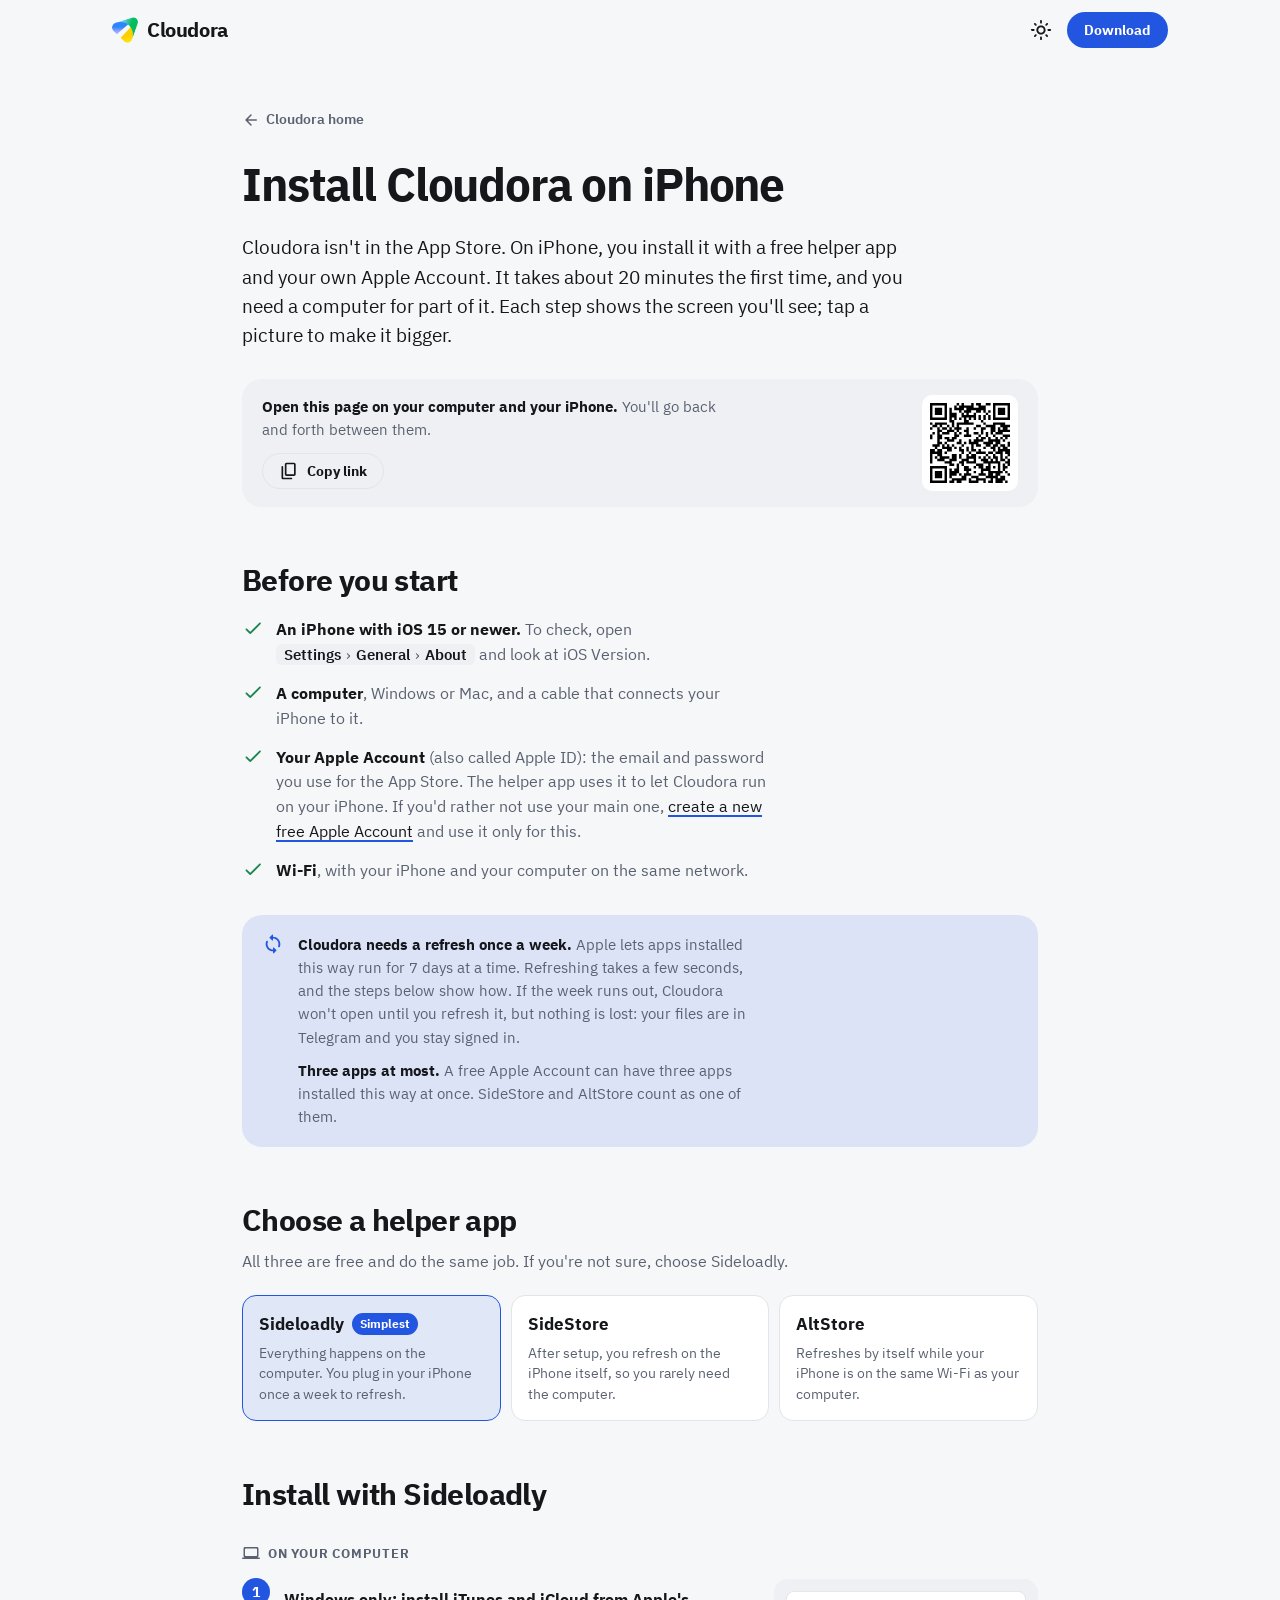
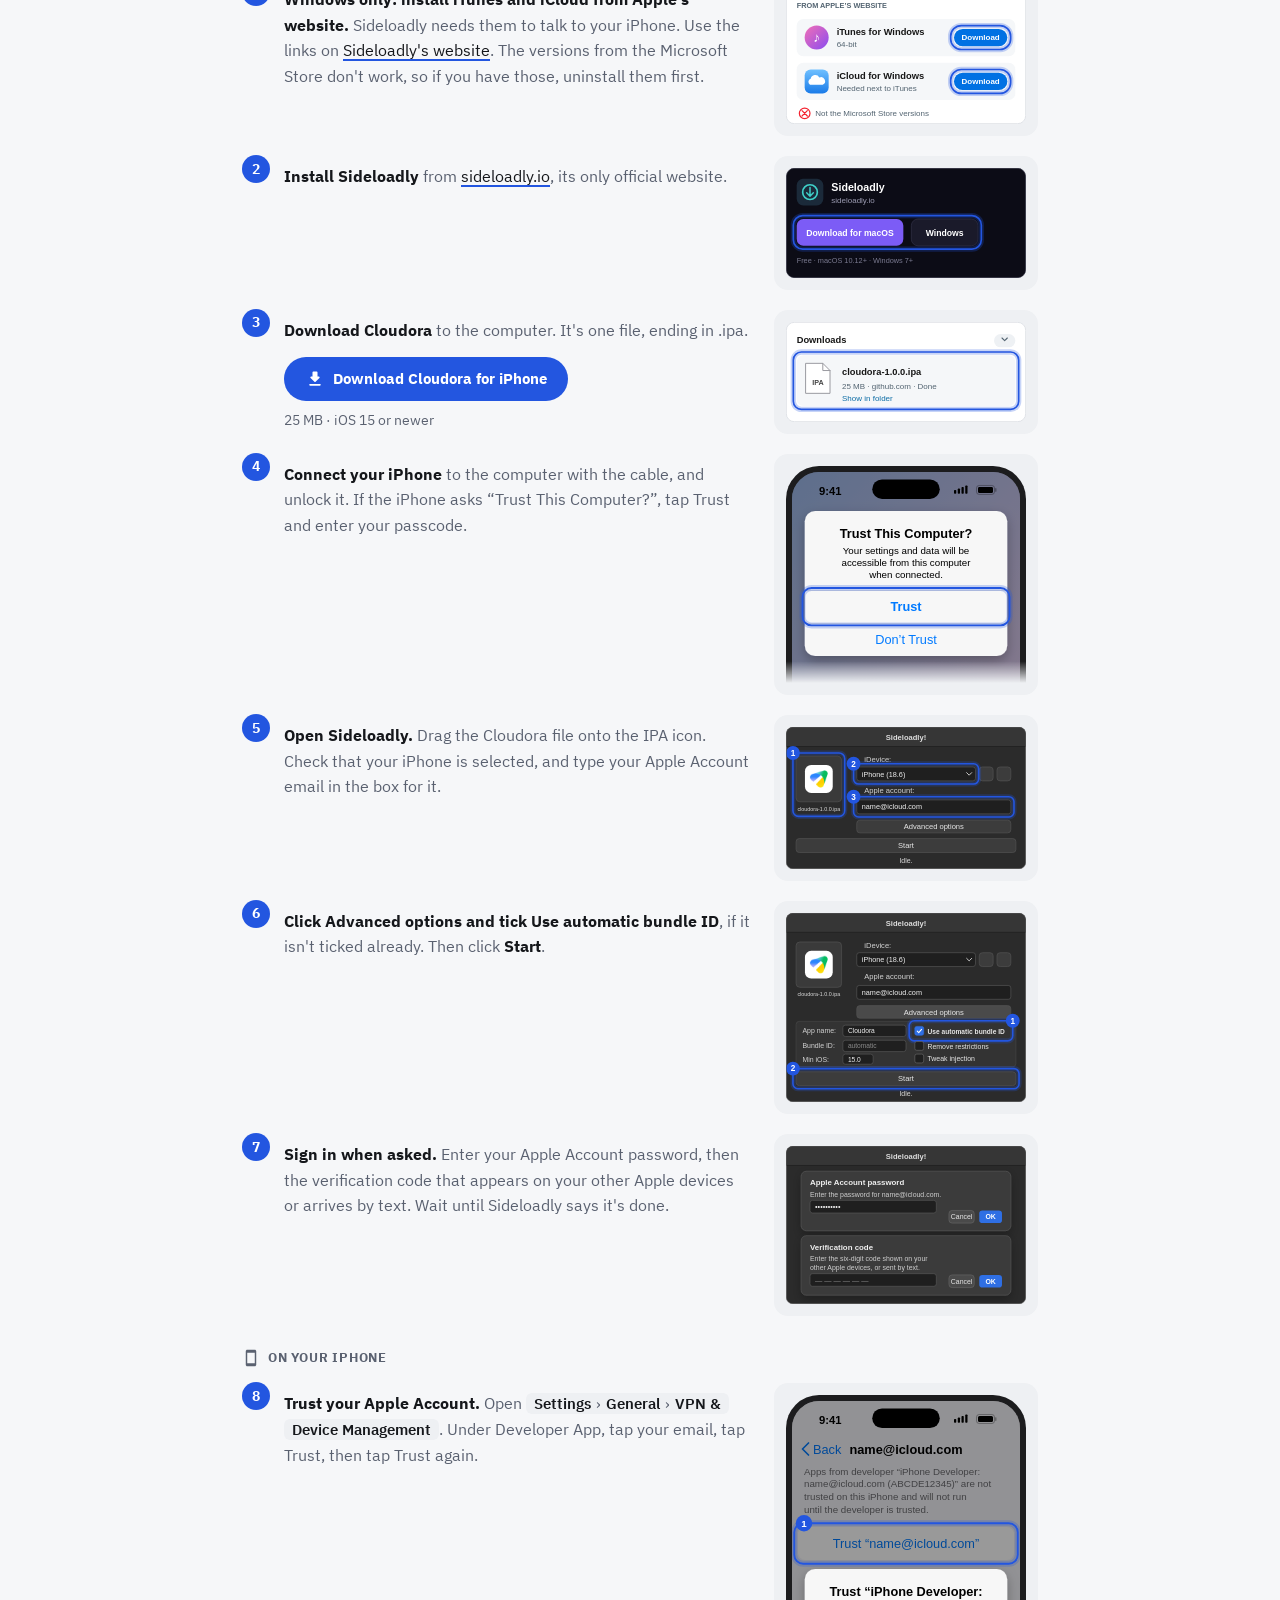
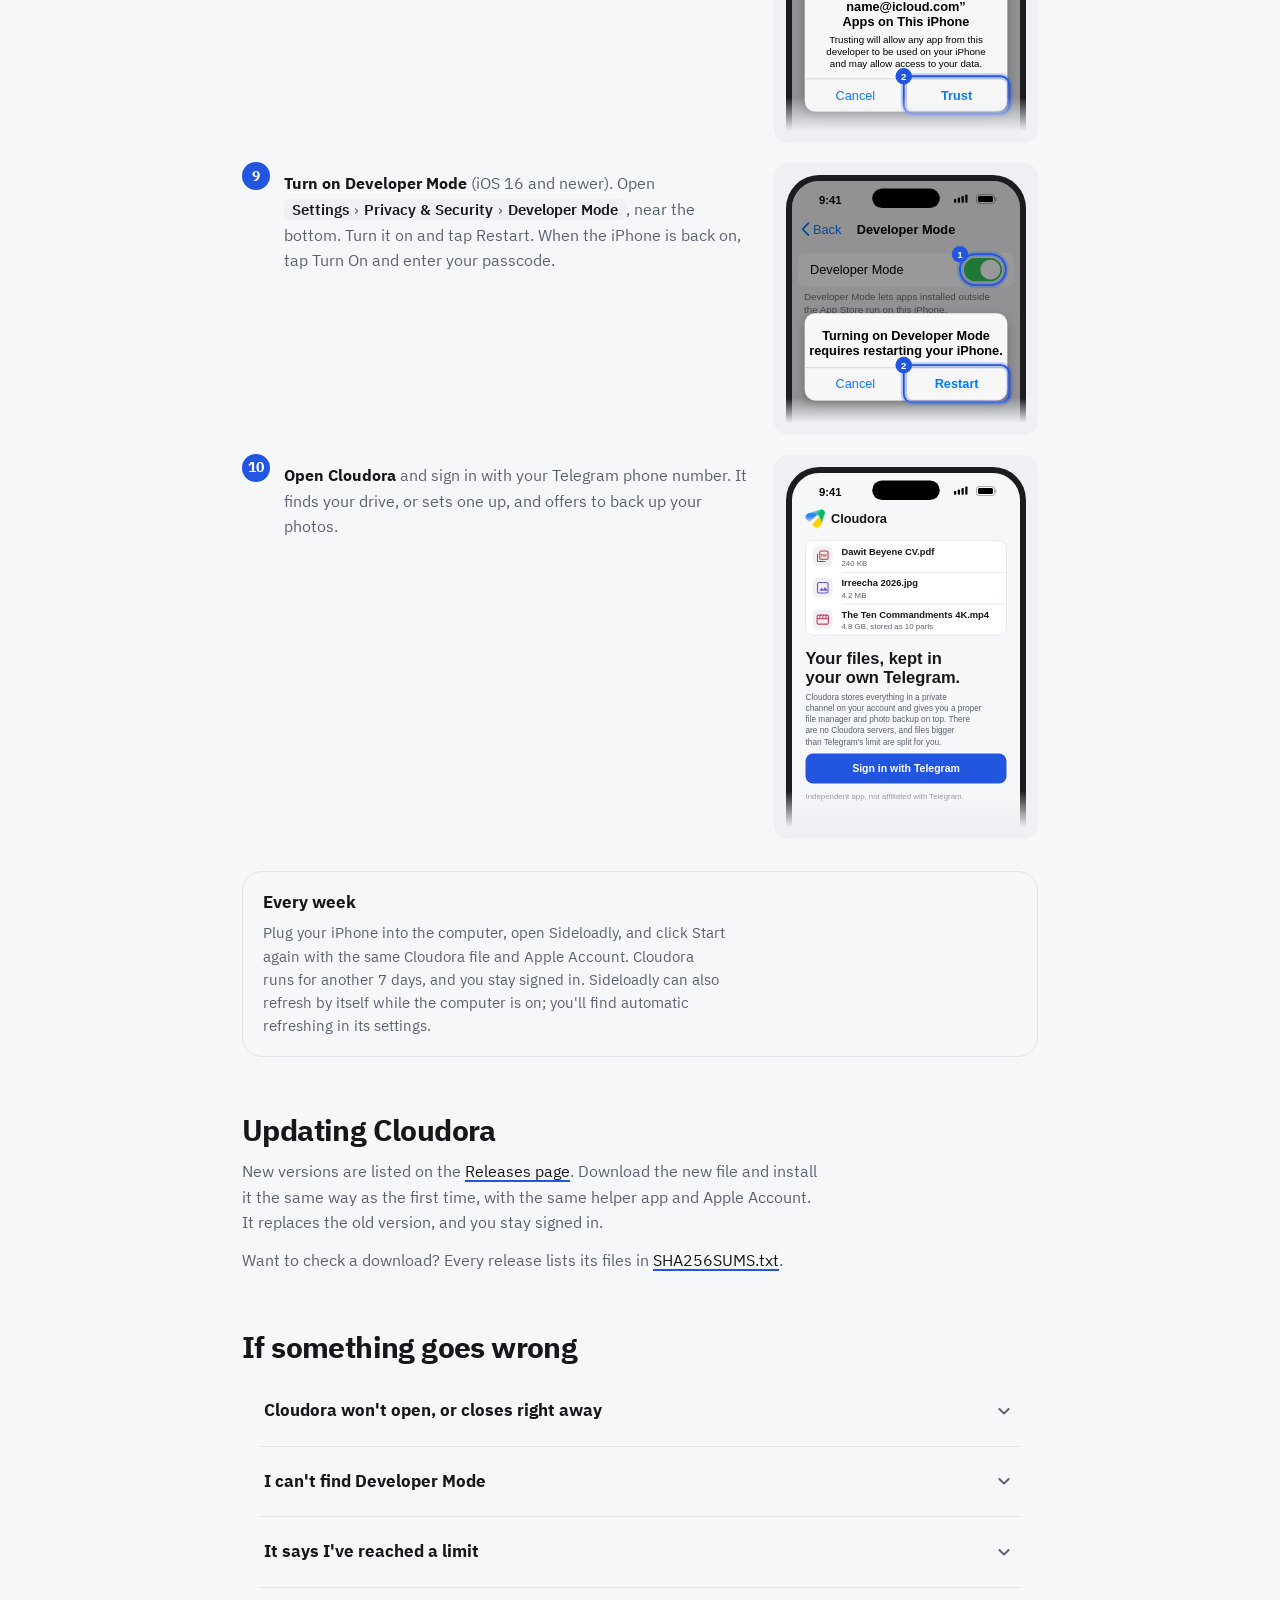
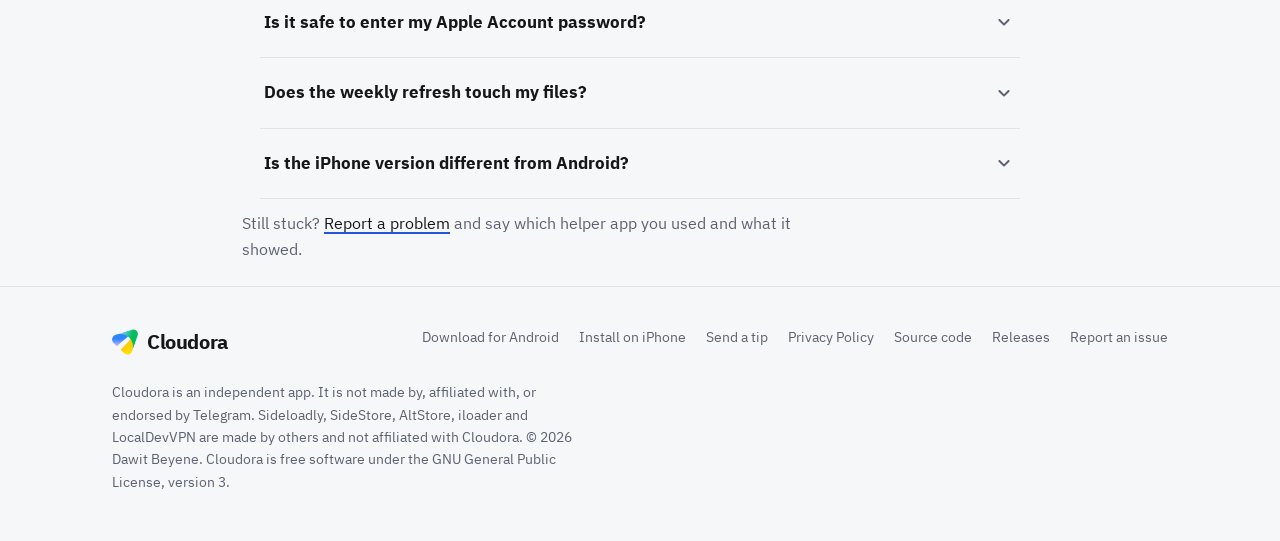
==== commit b7239925: "Update support links to new Jami tip page and adjust build configurations" ====
--- a/docs/iphone.html
+++ b/docs/iphone.html
@@ -342,7 +342,7 @@
         <nav class="footer-links" aria-label="Footer">
           <a href="./#install">Download for Android</a>
           <a href="iphone.html">Install on iPhone</a>
-          <a href="https://jami.bio/daveragoose">Send a tip</a>
+          <a href="https://jami.bio/jericko">Send a tip</a>
           <a href="privacy.html">Privacy Policy</a>
           <a href="https://github.com/protechph/Cloudora">Source code</a>
           <a href="https://github.com/protechph/Cloudora/releases">Releases</a>
